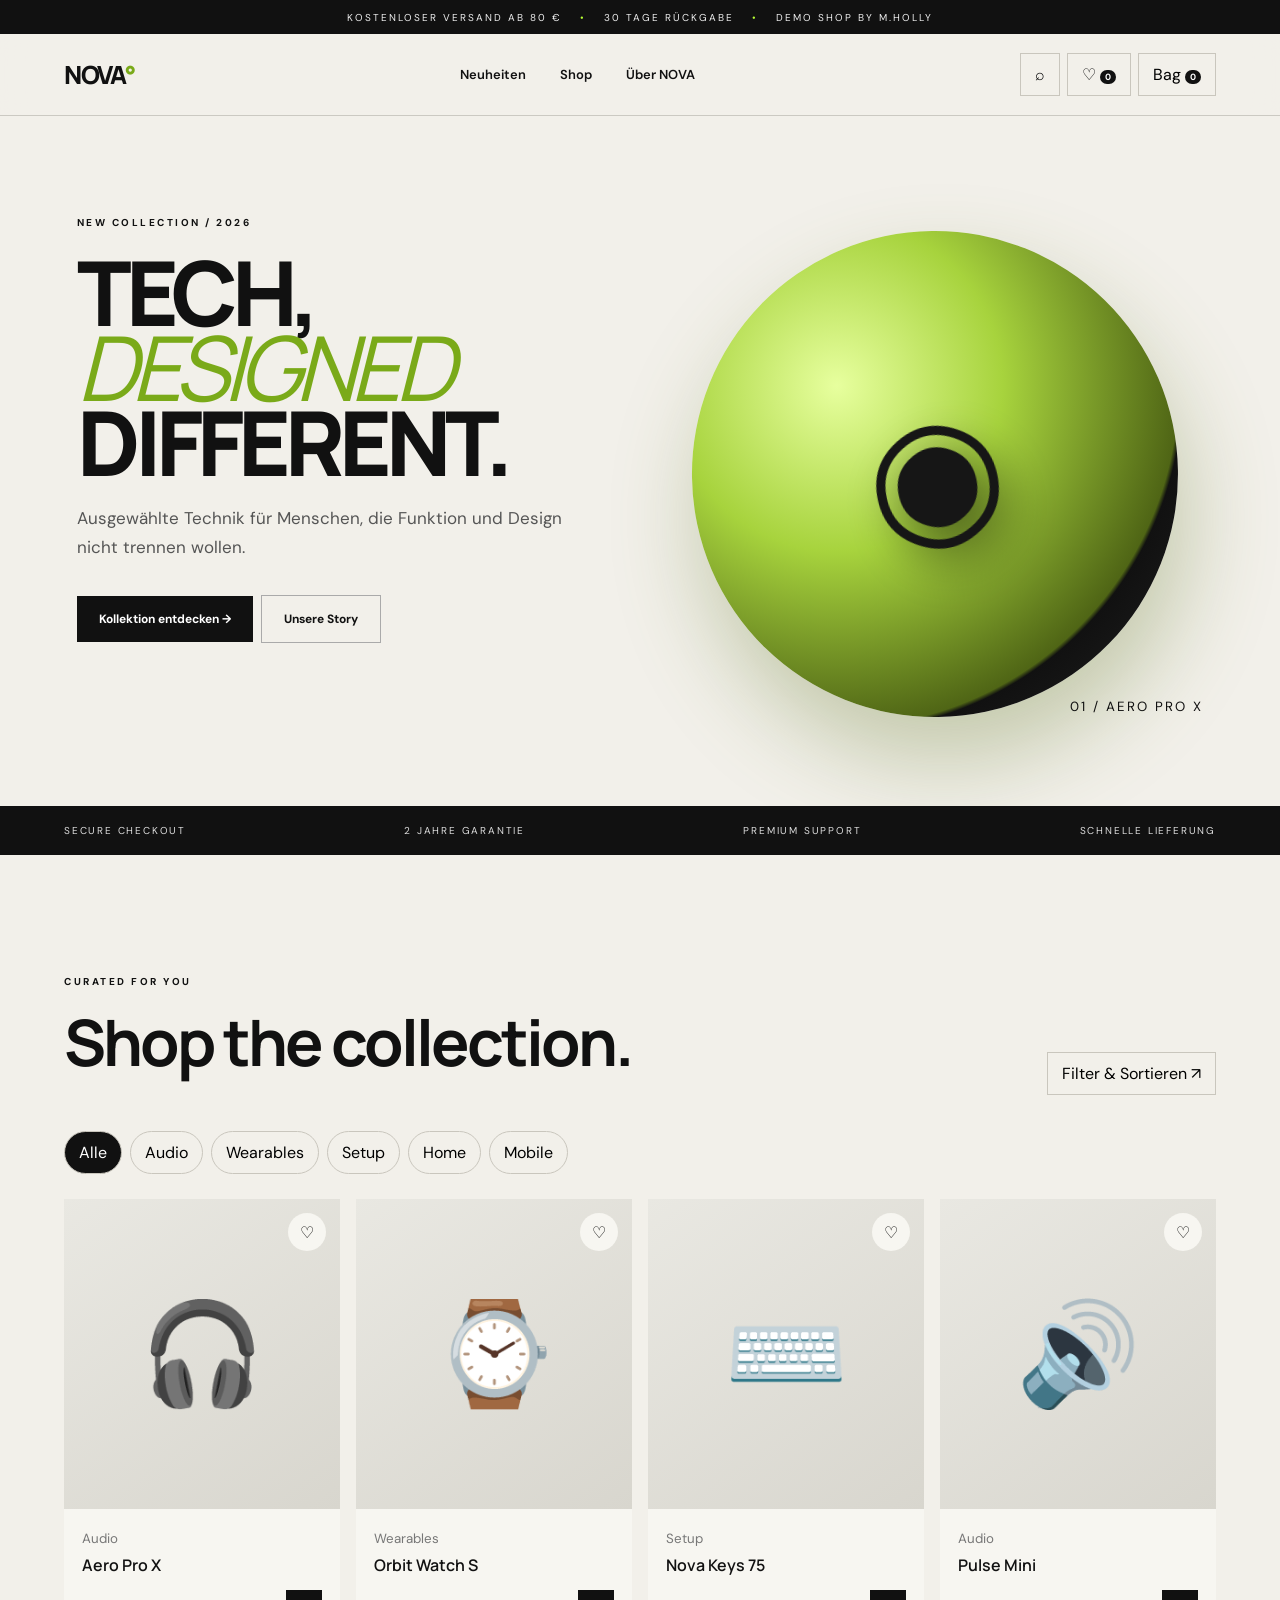
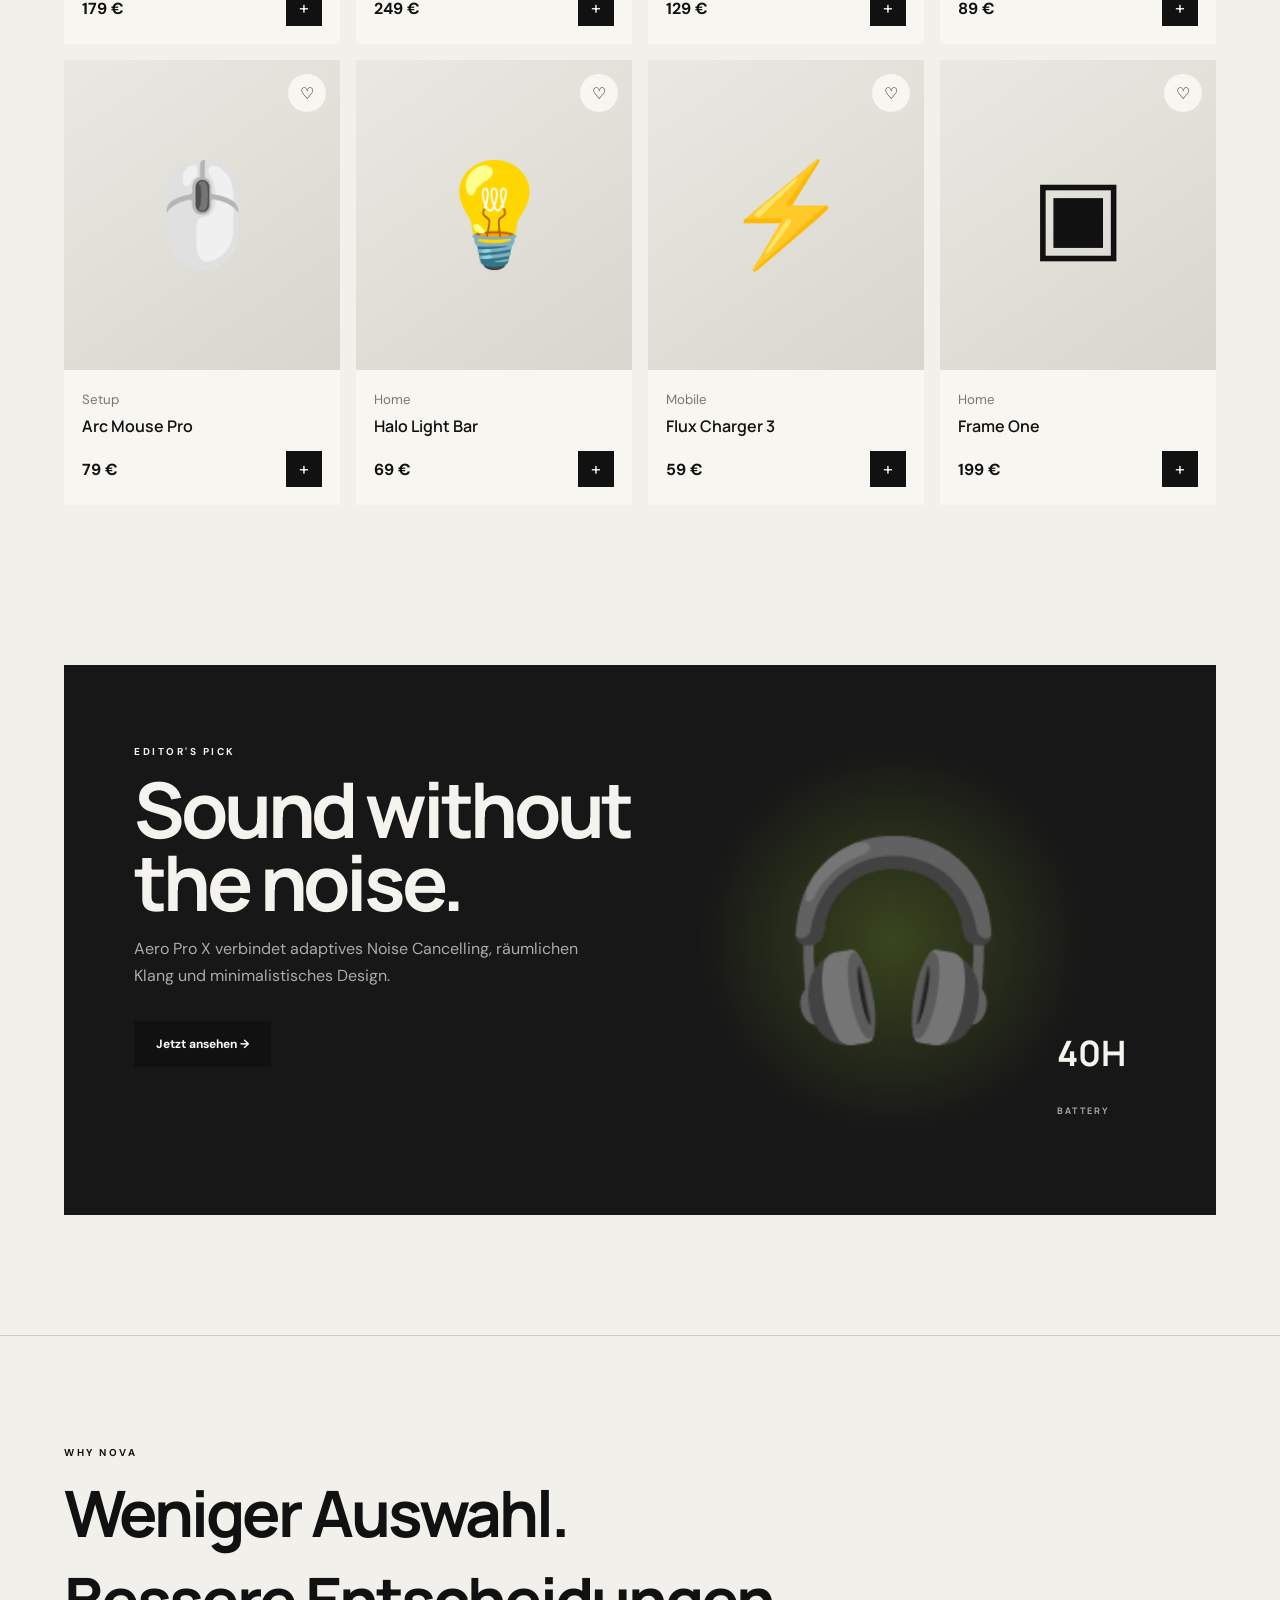
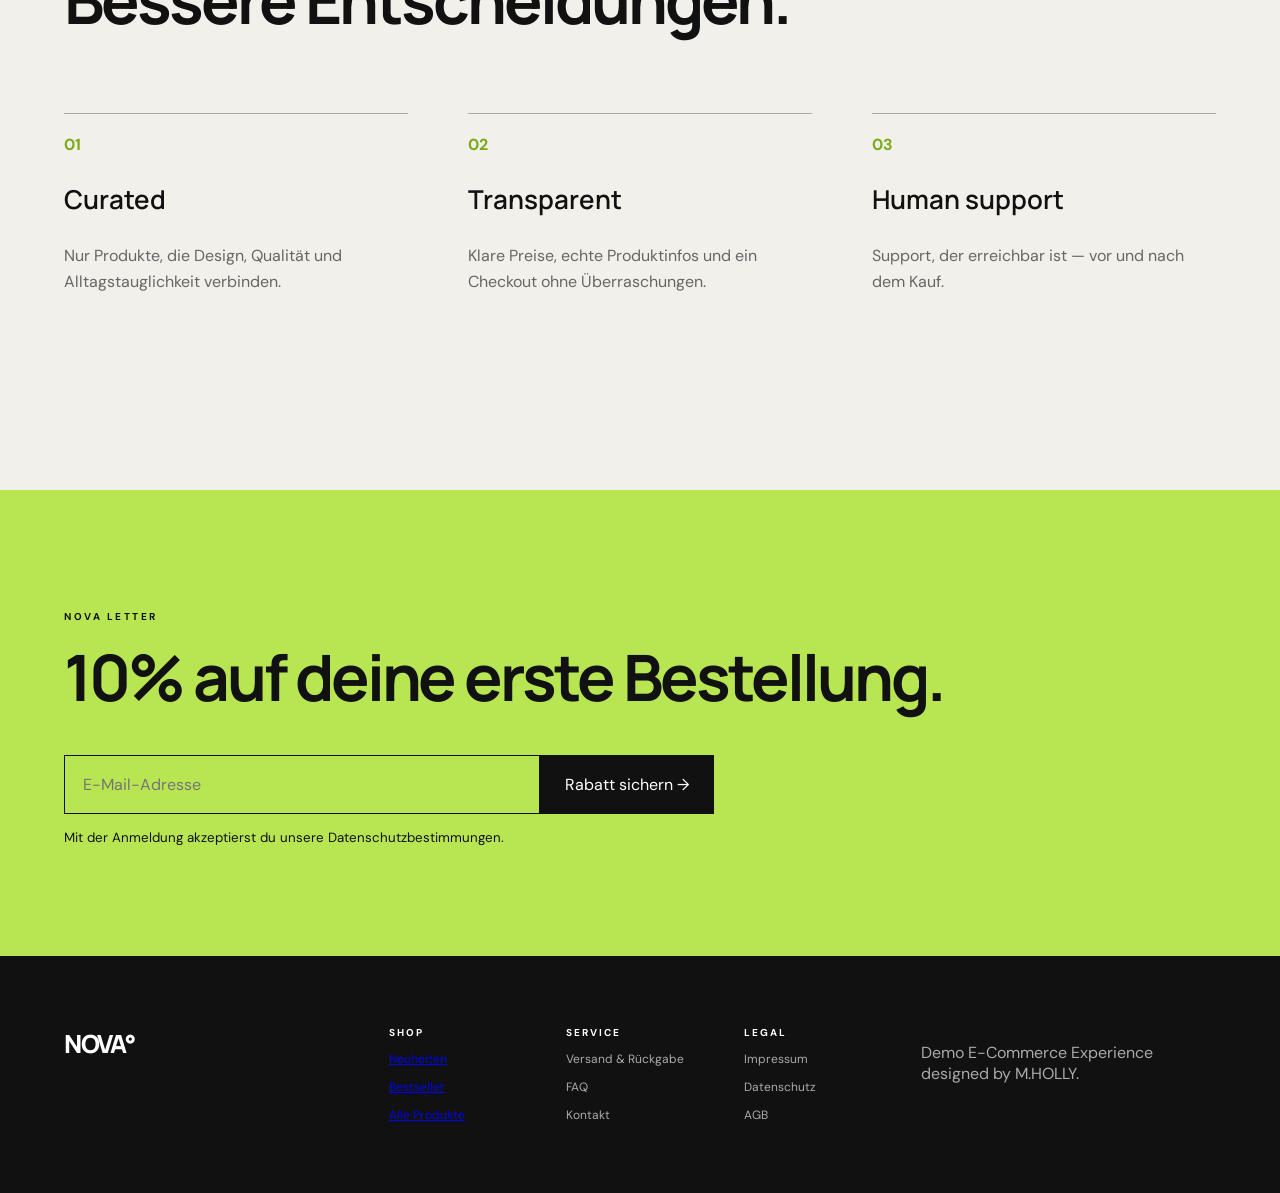
==== index.html @ 3b5d7e54 "Add files via upload" ====
<!doctype html><html lang="de"><head><meta charset="utf-8"><meta name="viewport" content="width=device-width,initial-scale=1"><title>NOVA — Premium Tech Store</title><meta name="description" content="M.HOLLY Demo Onlineshop"><link rel="stylesheet" href="styles.css"></head><body>
<div class="announce">KOSTENLOSER VERSAND AB 80 € <span>•</span> 30 TAGE RÜCKGABE <span>•</span> DEMO SHOP BY M.HOLLY</div>
<header><a class="logo" href="#">NOVA<span>°</span></a><nav><a href="#new">Neuheiten</a><a href="#shop">Shop</a><a href="#story">Über NOVA</a></nav><div class="actions"><button id="searchBtn">⌕</button><button id="wishBtn">♡ <b id="wishCount">0</b></button><button id="cartBtn">Bag <b id="cartCount">0</b></button></div></header>
<main><section class="hero"><div class="heroCopy"><p class="eyebrow">NEW COLLECTION / 2026</p><h1>TECH,<br><i>DESIGNED</i><br>DIFFERENT.</h1><p>Ausgewählte Technik für Menschen, die Funktion und Design nicht trennen wollen.</p><div><a class="primary" href="#shop">Kollektion entdecken →</a><a class="secondary" href="#story">Unsere Story</a></div></div><div class="heroArt"><div class="orb"><span>◉</span></div><small>01 / AERO PRO X</small></div></section>
<section class="trust"><span>SECURE CHECKOUT</span><span>2 JAHRE GARANTIE</span><span>PREMIUM SUPPORT</span><span>SCHNELLE LIEFERUNG</span></section>
<section id="shop" class="shop"><div class="sectionHead"><div><p class="eyebrow">CURATED FOR YOU</p><h2>Shop the collection.</h2></div><button id="filterBtn">Filter & Sortieren ↗</button></div><div class="chips"><button class="active" data-cat="Alle">Alle</button><button data-cat="Audio">Audio</button><button data-cat="Wearables">Wearables</button><button data-cat="Setup">Setup</button><button data-cat="Home">Home</button><button data-cat="Mobile">Mobile</button></div><div id="grid" class="grid"></div></section>
<section id="new" class="feature"><div><p class="eyebrow">EDITOR'S PICK</p><h2>Sound without<br>the noise.</h2><p>Aero Pro X verbindet adaptives Noise Cancelling, räumlichen Klang und minimalistisches Design.</p><button class="primary quick" data-name="Aero Pro X">Jetzt ansehen →</button></div><div class="bigProduct">🎧<span>40H<br><small>BATTERY</small></span></div></section>
<section id="story" class="story"><p class="eyebrow">WHY NOVA</p><h2>Weniger Auswahl.<br>Bessere Entscheidungen.</h2><div class="storyGrid"><article><b>01</b><h3>Curated</h3><p>Nur Produkte, die Design, Qualität und Alltagstauglichkeit verbinden.</p></article><article><b>02</b><h3>Transparent</h3><p>Klare Preise, echte Produktinfos und ein Checkout ohne Überraschungen.</p></article><article><b>03</b><h3>Human support</h3><p>Support, der erreichbar ist — vor und nach dem Kauf.</p></article></div></section>
<section class="newsletter"><p class="eyebrow">NOVA LETTER</p><h2>10% auf deine erste Bestellung.</h2><form id="news"><input required type="email" placeholder="E-Mail-Adresse"><button>Rabatt sichern →</button></form><small>Mit der Anmeldung akzeptierst du unsere Datenschutzbestimmungen.</small></section></main>
<footer><a class="logo">NOVA°</a><div><b>SHOP</b><a href="#shop">Neuheiten</a><a href="#shop">Bestseller</a><a href="#shop">Alle Produkte</a></div><div><b>SERVICE</b><a>Versand & Rückgabe</a><a>FAQ</a><a>Kontakt</a></div><div><b>LEGAL</b><a>Impressum</a><a>Datenschutz</a><a>AGB</a></div><p>Demo E-Commerce Experience<br>designed by M.HOLLY.</p></footer>
<div id="overlay" class="overlay hidden"></div><aside id="cart" class="drawer"><div class="drawerHead"><h2>Dein Warenkorb</h2><button class="close">×</button></div><div id="cartItems"></div><div class="cartFoot"><div><span>Zwischensumme</span><strong id="total">0 €</strong></div><button id="checkout" class="primary full">Zur Kasse →</button><small>Demo-Shop — es wird keine echte Zahlung ausgeführt.</small></div></aside>
<div id="modal" class="modal hidden"><button class="modalClose">×</button><div id="modalBody"></div></div>
<script src="script.js"></script></body></html>
---- styles.css ----
@import url('https://fonts.googleapis.com/css2?family=DM+Sans:wght@400;500;600;700&family=Manrope:wght@400;500;600;700;800&display=swap');*{box-sizing:border-box}html{scroll-behavior:smooth}body{margin:0;background:#f2f0ea;color:#111;font-family:'DM Sans',sans-serif}button,a{font:inherit}button{cursor:pointer}.announce{height:34px;background:#111;color:#eee;display:flex;align-items:center;justify-content:center;gap:18px;font-size:10px;letter-spacing:2px}.announce span{color:#b7ff32}header{height:82px;padding:0 5vw;display:flex;align-items:center;justify-content:space-between;border-bottom:1px solid #cbc9c2;position:sticky;top:0;background:rgba(242,240,234,.94);backdrop-filter:blur(15px);z-index:20}.logo{font:800 25px Manrope;text-decoration:none;color:#111;letter-spacing:-1.5px}.logo span{color:#7aaa19}nav{display:flex;gap:34px}nav a{color:#111;text-decoration:none;font-size:13px;font-weight:600}.actions{display:flex;gap:7px}.actions button,#filterBtn,.chips button{border:1px solid #c9c6bd;background:transparent;padding:10px 14px}.actions b{background:#111;color:white;border-radius:99px;padding:1px 5px;font-size:9px}.hero{min-height:690px;display:grid;grid-template-columns:1.05fr .95fr;padding:7vw 6vw 5vw;overflow:hidden}.eyebrow{font-size:10px;letter-spacing:2.5px;font-weight:700}.hero h1{font:800 clamp(56px,7vw,108px)/.84 Manrope;margin:25px 0;letter-spacing:-6px}.hero h1 i{font-weight:400;color:#7aaa19}.heroCopy>p:not(.eyebrow){max-width:520px;color:#555;font-size:17px;line-height:1.7}.primary,.secondary{display:inline-block;border:0;text-decoration:none;padding:15px 22px;margin:16px 8px 0 0;font-weight:700;font-size:12px}.primary{background:#111;color:white}.secondary{color:#111;border:1px solid #aaa}.heroArt{position:relative;display:grid;place-items:center}.orb{width:min(38vw,500px);aspect-ratio:1;border-radius:50%;background:radial-gradient(circle at 34% 28%,#e7ff9e,#a7d33d 35%,#4f6515 72%,#111 73%,#222);box-shadow:0 45px 90px #657a2e55;display:grid;place-items:center;transform:rotate(-12deg)}.orb span{font-size:160px;color:#161616;filter:drop-shadow(10px 20px 20px #0007)}.heroArt small{position:absolute;bottom:5%;right:0;letter-spacing:2px}.trust{background:#111;color:#ddd;padding:18px 5vw;display:flex;justify-content:space-between;font-size:10px;letter-spacing:1.8px}.shop{padding:110px 5vw}.sectionHead{display:flex;align-items:end;justify-content:space-between}.sectionHead h2,.story h2,.newsletter h2{font:700 clamp(38px,5vw,70px) Manrope;letter-spacing:-3px;margin:10px 0}.chips{display:flex;gap:8px;margin:36px 0 25px;overflow:auto}.chips button{border-radius:30px;white-space:nowrap}.chips .active{background:#111;color:#fff}.grid{display:grid;grid-template-columns:repeat(4,1fr);gap:16px}.card{background:#e8e6df;position:relative}.visual{height:310px;display:grid;place-items:center;font-size:100px;background:linear-gradient(145deg,#e9e8e2,#d8d6ce);transition:.35s}.card:hover .visual{transform:scale(.985);background:#dddbd2}.heart{position:absolute;right:14px;top:14px;border:0;background:#f7f6f1;border-radius:50%;width:38px;height:38px;z-index:2}.info{padding:18px;background:#f7f6f1}.info small{color:#777}.info h3{margin:6px 0 14px;font:600 16px Manrope}.priceRow{display:flex;align-items:center;justify-content:space-between}.add{border:0;background:#111;color:white;width:36px;height:36px;font-size:18px}.feature{margin:50px 5vw 120px;background:#171717;color:#f5f3ed;min-height:550px;display:grid;grid-template-columns:1fr 1fr;padding:70px}.feature h2{font:700 clamp(48px,6vw,84px)/.95 Manrope;letter-spacing:-4px;margin:15px 0}.feature>div>p:not(.eyebrow){color:#aaa;max-width:460px;line-height:1.7}.bigProduct{display:grid;place-items:center;font-size:190px;position:relative;background:radial-gradient(circle,#39451e,#171717 60%)}.bigProduct span{position:absolute;right:20px;bottom:20px;font:700 35px Manrope}.bigProduct small{font-size:9px;letter-spacing:2px;color:#aaa}.story{padding:100px 5vw;border-top:1px solid #ccc}.storyGrid{display:grid;grid-template-columns:repeat(3,1fr);gap:60px;margin-top:70px}.storyGrid article{border-top:1px solid #aaa;padding-top:20px}.storyGrid article>b{color:#7aaa19}.storyGrid h3{font:600 26px Manrope}.storyGrid p{color:#666;line-height:1.6}.newsletter{margin-top:80px;padding:110px 5vw;background:#b8e653}.newsletter form{display:flex;max-width:650px;margin-top:35px}.newsletter input{flex:1;padding:18px;border:1px solid #111;background:transparent;font:inherit}.newsletter button{background:#111;color:#fff;border:0;padding:0 25px}.newsletter small{display:block;margin-top:15px}footer{background:#111;color:#aaa;padding:70px 5vw;display:grid;grid-template-columns:2fr 1fr 1fr 1fr 2fr;gap:30px}footer .logo{color:white}footer div{display:flex;flex-direction:column;gap:12px}footer b{color:white;font-size:10px;letter-spacing:2px}footer a{font-size:12px}.overlay{position:fixed;inset:0;background:#0008;z-index:40}.hidden{display:none!important}.drawer{position:fixed;z-index:50;right:-470px;top:0;height:100vh;width:min(440px,100%);background:#f5f3ed;padding:28px;transition:.35s;display:flex;flex-direction:column}.drawer.open{right:0}.drawerHead{display:flex;justify-content:space-between;align-items:center;border-bottom:1px solid #ccc}.close,.modalClose{font-size:30px;border:0;background:none}.cartItem{display:grid;grid-template-columns:60px 1fr auto;gap:12px;padding:18px 0;border-bottom:1px solid #ddd;align-items:center}.cartIcon{background:#e3e1d9;padding:12px;font-size:28px;text-align:center}.cartItem small{display:block;color:#777}.cartItem button{border:0;background:none}.cartFoot{margin-top:auto}.cartFoot>div{display:flex;justify-content:space-between;font-size:18px;margin:20px 0}.full{width:100%;margin:0}.cartFoot small{display:block;text-align:center;color:#777;margin-top:12px}.modal{position:fixed;z-index:60;left:50%;top:50%;transform:translate(-50%,-50%);background:#f5f3ed;width:min(650px,92%);padding:35px;box-shadow:0 30px 100px #0008}.modalClose{position:absolute;right:18px;top:12px}.modalProduct{text-align:center}.modalProduct .emoji{font-size:140px;background:#e4e2da;padding:45px}.modalProduct h2{font:700 35px Manrope;margin-bottom:5px}.searchInput{width:100%;padding:18px;border:1px solid #aaa;background:transparent;font-size:18px;margin:25px 0}.checkoutSteps{display:grid;gap:12px;margin-top:25px}.checkoutSteps input{padding:14px;border:1px solid #bbb;background:transparent}.success{text-align:center;padding:40px 0}.success b{font-size:60px;color:#7aaa19}@media(max-width:850px){header nav{display:none}.hero{grid-template-columns:1fr;padding-top:70px}.heroArt{margin-top:60px}.orb{width:75vw}.grid{grid-template-columns:repeat(2,1fr)}.feature{grid-template-columns:1fr;padding:35px}.bigProduct{min-height:350px;margin-top:35px}.storyGrid{grid-template-columns:1fr;gap:20px}footer{grid-template-columns:1fr 1fr}.hero h1{letter-spacing:-4px}}@media(max-width:520px){.announce{font-size:7px;gap:6px}.hero{padding:55px 20px}.hero h1{font-size:52px}.grid{grid-template-columns:1fr}.shop{padding:75px 20px}.sectionHead{align-items:start;gap:20px}.sectionHead #filterBtn{display:none}.visual{height:330px}.feature{margin:20px 0 70px}.newsletter form{display:block}.newsletter button{padding:18px;width:100%}footer{grid-template-columns:1fr 1fr}.trust{overflow:auto;gap:30px}.trust span{white-space:nowrap}}
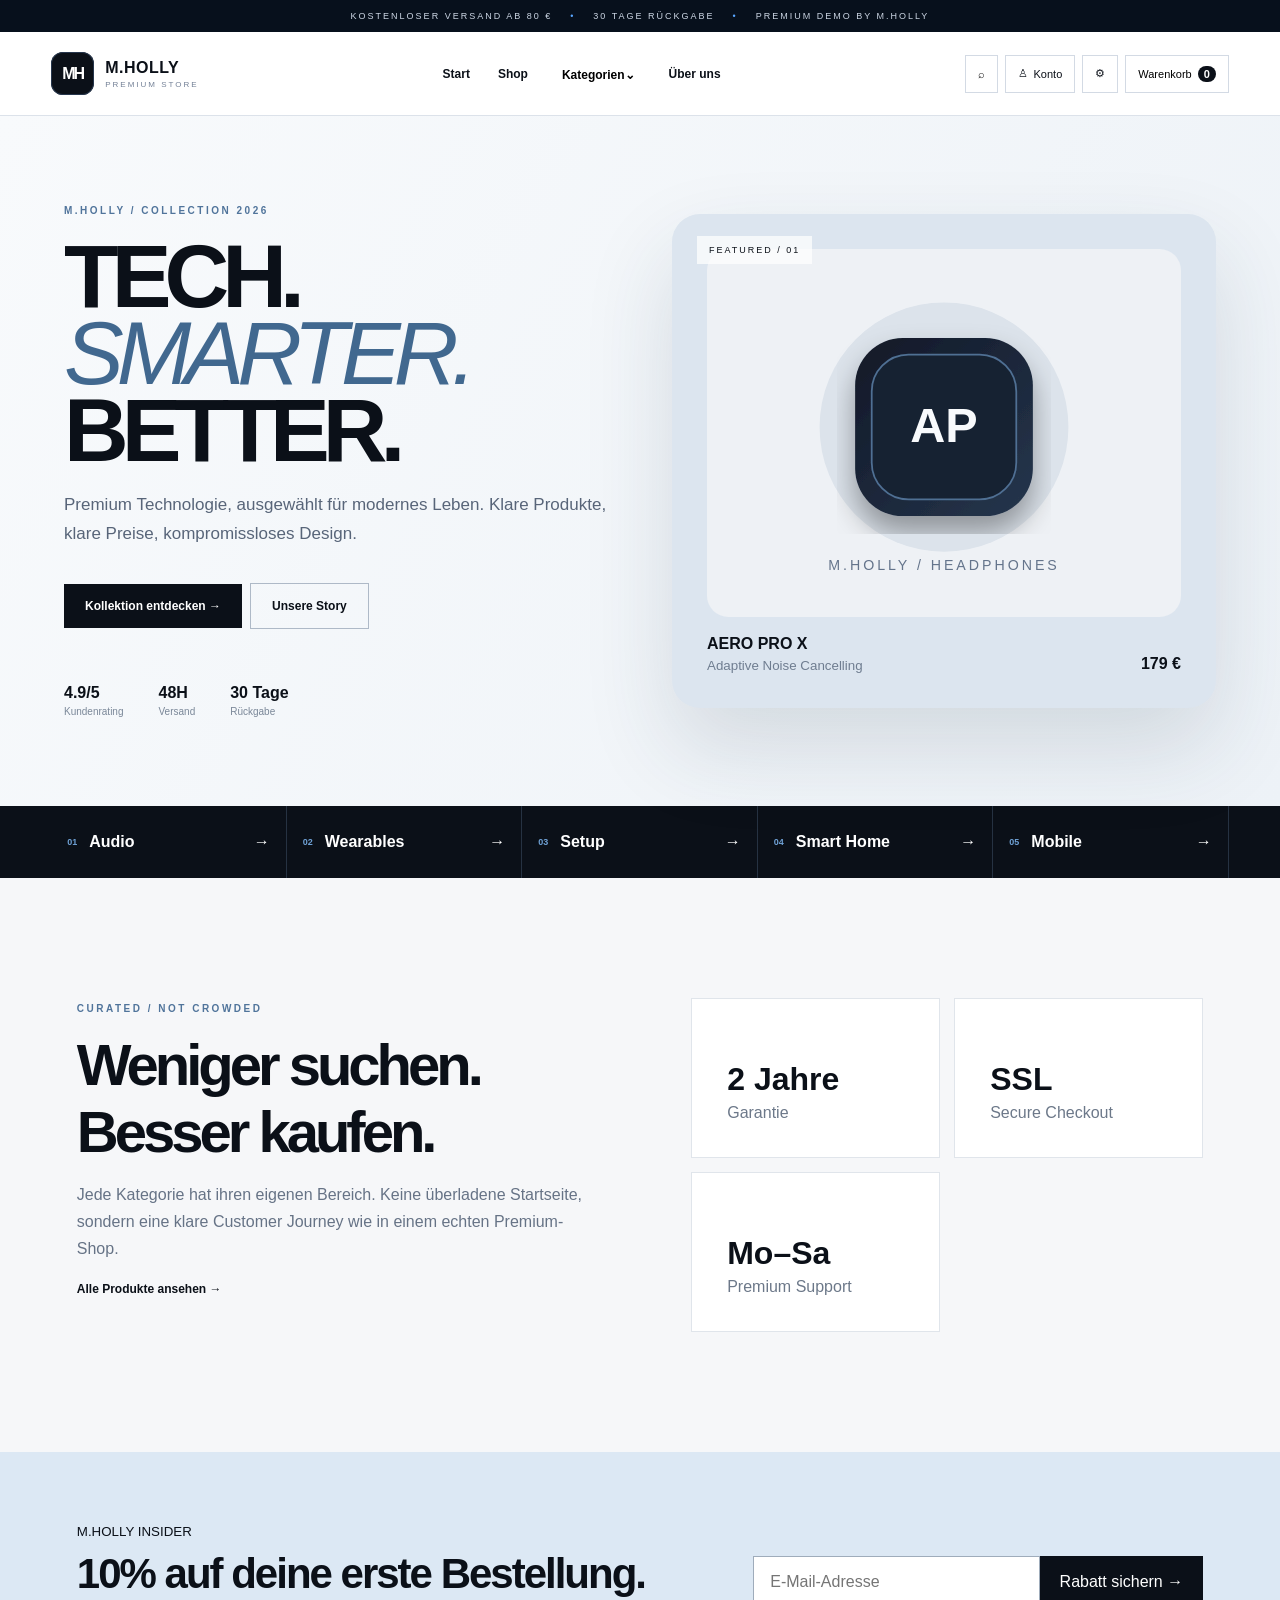
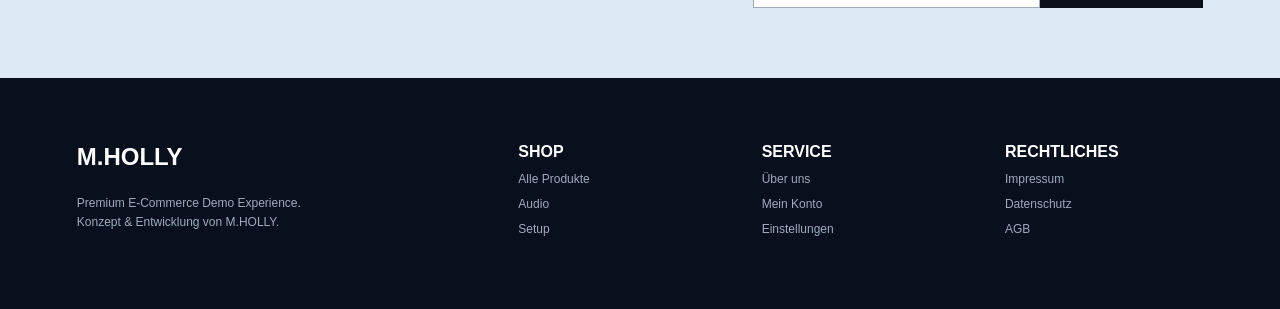
==== commit 3b48a619: "Add files via upload" ====
--- a/index.html
+++ b/index.html
@@ -1,13 +1 @@
-<!doctype html><html lang="de"><head><meta charset="utf-8"><meta name="viewport" content="width=device-width,initial-scale=1"><title>NOVA — Premium Tech Store</title><meta name="description" content="M.HOLLY Demo Onlineshop"><link rel="stylesheet" href="styles.css"></head><body>
-<div class="announce">KOSTENLOSER VERSAND AB 80 € <span>•</span> 30 TAGE RÜCKGABE <span>•</span> DEMO SHOP BY M.HOLLY</div>
-<header><a class="logo" href="#">NOVA<span>°</span></a><nav><a href="#new">Neuheiten</a><a href="#shop">Shop</a><a href="#story">Über NOVA</a></nav><div class="actions"><button id="searchBtn">⌕</button><button id="wishBtn">♡ <b id="wishCount">0</b></button><button id="cartBtn">Bag <b id="cartCount">0</b></button></div></header>
-<main><section class="hero"><div class="heroCopy"><p class="eyebrow">NEW COLLECTION / 2026</p><h1>TECH,<br><i>DESIGNED</i><br>DIFFERENT.</h1><p>Ausgewählte Technik für Menschen, die Funktion und Design nicht trennen wollen.</p><div><a class="primary" href="#shop">Kollektion entdecken →</a><a class="secondary" href="#story">Unsere Story</a></div></div><div class="heroArt"><div class="orb"><span>◉</span></div><small>01 / AERO PRO X</small></div></section>
-<section class="trust"><span>SECURE CHECKOUT</span><span>2 JAHRE GARANTIE</span><span>PREMIUM SUPPORT</span><span>SCHNELLE LIEFERUNG</span></section>
-<section id="shop" class="shop"><div class="sectionHead"><div><p class="eyebrow">CURATED FOR YOU</p><h2>Shop the collection.</h2></div><button id="filterBtn">Filter & Sortieren ↗</button></div><div class="chips"><button class="active" data-cat="Alle">Alle</button><button data-cat="Audio">Audio</button><button data-cat="Wearables">Wearables</button><button data-cat="Setup">Setup</button><button data-cat="Home">Home</button><button data-cat="Mobile">Mobile</button></div><div id="grid" class="grid"></div></section>
-<section id="new" class="feature"><div><p class="eyebrow">EDITOR'S PICK</p><h2>Sound without<br>the noise.</h2><p>Aero Pro X verbindet adaptives Noise Cancelling, räumlichen Klang und minimalistisches Design.</p><button class="primary quick" data-name="Aero Pro X">Jetzt ansehen →</button></div><div class="bigProduct">🎧<span>40H<br><small>BATTERY</small></span></div></section>
-<section id="story" class="story"><p class="eyebrow">WHY NOVA</p><h2>Weniger Auswahl.<br>Bessere Entscheidungen.</h2><div class="storyGrid"><article><b>01</b><h3>Curated</h3><p>Nur Produkte, die Design, Qualität und Alltagstauglichkeit verbinden.</p></article><article><b>02</b><h3>Transparent</h3><p>Klare Preise, echte Produktinfos und ein Checkout ohne Überraschungen.</p></article><article><b>03</b><h3>Human support</h3><p>Support, der erreichbar ist — vor und nach dem Kauf.</p></article></div></section>
-<section class="newsletter"><p class="eyebrow">NOVA LETTER</p><h2>10% auf deine erste Bestellung.</h2><form id="news"><input required type="email" placeholder="E-Mail-Adresse"><button>Rabatt sichern →</button></form><small>Mit der Anmeldung akzeptierst du unsere Datenschutzbestimmungen.</small></section></main>
-<footer><a class="logo">NOVA°</a><div><b>SHOP</b><a href="#shop">Neuheiten</a><a href="#shop">Bestseller</a><a href="#shop">Alle Produkte</a></div><div><b>SERVICE</b><a>Versand & Rückgabe</a><a>FAQ</a><a>Kontakt</a></div><div><b>LEGAL</b><a>Impressum</a><a>Datenschutz</a><a>AGB</a></div><p>Demo E-Commerce Experience<br>designed by M.HOLLY.</p></footer>
-<div id="overlay" class="overlay hidden"></div><aside id="cart" class="drawer"><div class="drawerHead"><h2>Dein Warenkorb</h2><button class="close">×</button></div><div id="cartItems"></div><div class="cartFoot"><div><span>Zwischensumme</span><strong id="total">0 €</strong></div><button id="checkout" class="primary full">Zur Kasse →</button><small>Demo-Shop — es wird keine echte Zahlung ausgeführt.</small></div></aside>
-<div id="modal" class="modal hidden"><button class="modalClose">×</button><div id="modalBody"></div></div>
-<script src="script.js"></script></body></html>+<!doctype html><html lang="de"><head><meta charset="utf-8"><meta name="viewport" content="width=device-width,initial-scale=1"><title>Start | M.HOLLY Store</title><meta name="description" content="Premium Demo Onlineshop von M.HOLLY"><link rel="stylesheet" href="styles.css"></head><body><div class="topbar">KOSTENLOSER VERSAND AB 80 € <span>•</span> 30 TAGE RÜCKGABE <span>•</span> PREMIUM DEMO BY M.HOLLY</div><header><a class="brand" href="index.html"><span class="mh">MH</span><span><b>M.HOLLY</b><small>PREMIUM STORE</small></span></a><nav><a href="index.html">Start</a><a href="shop.html">Shop</a><div class="drop"><button>Kategorien⌄</button><div><a href="category.html?cat=Audio">Audio</a><a href="category.html?cat=Wearables">Wearables</a><a href="category.html?cat=Setup">Setup</a><a href="category.html?cat=Smart%20Home">Smart Home</a><a href="category.html?cat=Mobile">Mobile</a></div></div><a href="about.html">Über uns</a></nav><div class="tools"><button data-search aria-label="Suche">⌕</button><a href="account.html" aria-label="Konto">♙ <span>Konto</span></a><a href="settings.html" aria-label="Einstellungen">⚙</a><button data-cart>Warenkorb <b data-count>0</b></button></div><button class="hamb">☰</button></header><main><section class="hero"><div class="hero-copy"><div class="kicker">M.HOLLY / COLLECTION 2026</div><h1>TECH.<br><em>SMARTER.</em><br>BETTER.</h1><p>Premium Technologie, ausgewählt für modernes Leben. Klare Produkte, klare Preise, kompromissloses Design.</p><div><a class="btn" href="shop.html">Kollektion entdecken →</a><a class="ghost" href="about.html">Unsere Story</a></div><div class="hero-stats"><span><b>4.9/5</b><small>Kundenrating</small></span><span><b>48H</b><small>Versand</small></span><span><b>30 Tage</b><small>Rückgabe</small></span></div></div><div class="hero-product"><div class="glass-label">FEATURED / 01</div><img src="assets/headphones.svg" alt="Aero Pro X"><div class="hero-product-info"><span>AERO PRO X<small>Adaptive Noise Cancelling</small></span><b>179 €</b></div></div></section><section class="catstrip"><a href="category.html?cat=Audio"><b>01</b><span>Audio</span>→</a><a href="category.html?cat=Wearables"><b>02</b><span>Wearables</span>→</a><a href="category.html?cat=Setup"><b>03</b><span>Setup</span>→</a><a href="category.html?cat=Smart%20Home"><b>04</b><span>Smart Home</span>→</a><a href="category.html?cat=Mobile"><b>05</b><span>Mobile</span>→</a></section><section class="home-feature"><div><small>CURATED / NOT CROWDED</small><h2>Weniger suchen.<br>Besser kaufen.</h2><p>Jede Kategorie hat ihren eigenen Bereich. Keine überladene Startseite, sondern eine klare Customer Journey wie in einem echten Premium-Shop.</p><a class="textlink" href="shop.html">Alle Produkte ansehen →</a></div><div class="feature-cards"><article><b>2 Jahre</b><span>Garantie</span></article><article><b>SSL</b><span>Secure Checkout</span></article><article><b>Mo–Sa</b><span>Premium Support</span></article></div></section></main><section class="newsletter"><div><small>M.HOLLY INSIDER</small><h2>10% auf deine erste Bestellung.</h2></div><form data-news><input type="email" required placeholder="E-Mail-Adresse"><button>Rabatt sichern →</button></form></section><footer><div class="footbrand"><b>M.HOLLY</b><p>Premium E-Commerce Demo Experience.<br>Konzept & Entwicklung von M.HOLLY.</p></div><div><b>SHOP</b><a href="shop.html">Alle Produkte</a><a href="category.html?cat=Audio">Audio</a><a href="category.html?cat=Setup">Setup</a></div><div><b>SERVICE</b><a href="about.html">Über uns</a><a href="account.html">Mein Konto</a><a href="settings.html">Einstellungen</a></div><div><b>RECHTLICHES</b><a href="#">Impressum</a><a href="#">Datenschutz</a><a href="#">AGB</a></div></footer><div class="shade" data-shade></div><aside class="cart" data-drawer><div class="drawer-head"><h2>Warenkorb</h2><button data-close>×</button></div><div data-cart-items></div><div class="cart-bottom"><div><span>Gesamt</span><strong data-total>0 €</strong></div><button class="btn wide" data-checkout>Zur Kasse →</button><small>Demo-Shop – keine echte Zahlung.</small></div></aside><div class="modal" data-modal><button data-modal-close>×</button><div data-modal-body></div></div><script src="products.js"></script><script src="script.js"></script></body></html>
--- a/styles.css
+++ b/styles.css
@@ -1 +1 @@
-@import url('https://fonts.googleapis.com/css2?family=DM+Sans:wght@400;500;600;700&family=Manrope:wght@400;500;600;700;800&display=swap');*{box-sizing:border-box}html{scroll-behavior:smooth}body{margin:0;background:#f2f0ea;color:#111;font-family:'DM Sans',sans-serif}button,a{font:inherit}button{cursor:pointer}.announce{height:34px;background:#111;color:#eee;display:flex;align-items:center;justify-content:center;gap:18px;font-size:10px;letter-spacing:2px}.announce span{color:#b7ff32}header{height:82px;padding:0 5vw;display:flex;align-items:center;justify-content:space-between;border-bottom:1px solid #cbc9c2;position:sticky;top:0;background:rgba(242,240,234,.94);backdrop-filter:blur(15px);z-index:20}.logo{font:800 25px Manrope;text-decoration:none;color:#111;letter-spacing:-1.5px}.logo span{color:#7aaa19}nav{display:flex;gap:34px}nav a{color:#111;text-decoration:none;font-size:13px;font-weight:600}.actions{display:flex;gap:7px}.actions button,#filterBtn,.chips button{border:1px solid #c9c6bd;background:transparent;padding:10px 14px}.actions b{background:#111;color:white;border-radius:99px;padding:1px 5px;font-size:9px}.hero{min-height:690px;display:grid;grid-template-columns:1.05fr .95fr;padding:7vw 6vw 5vw;overflow:hidden}.eyebrow{font-size:10px;letter-spacing:2.5px;font-weight:700}.hero h1{font:800 clamp(56px,7vw,108px)/.84 Manrope;margin:25px 0;letter-spacing:-6px}.hero h1 i{font-weight:400;color:#7aaa19}.heroCopy>p:not(.eyebrow){max-width:520px;color:#555;font-size:17px;line-height:1.7}.primary,.secondary{display:inline-block;border:0;text-decoration:none;padding:15px 22px;margin:16px 8px 0 0;font-weight:700;font-size:12px}.primary{background:#111;color:white}.secondary{color:#111;border:1px solid #aaa}.heroArt{position:relative;display:grid;place-items:center}.orb{width:min(38vw,500px);aspect-ratio:1;border-radius:50%;background:radial-gradient(circle at 34% 28%,#e7ff9e,#a7d33d 35%,#4f6515 72%,#111 73%,#222);box-shadow:0 45px 90px #657a2e55;display:grid;place-items:center;transform:rotate(-12deg)}.orb span{font-size:160px;color:#161616;filter:drop-shadow(10px 20px 20px #0007)}.heroArt small{position:absolute;bottom:5%;right:0;letter-spacing:2px}.trust{background:#111;color:#ddd;padding:18px 5vw;display:flex;justify-content:space-between;font-size:10px;letter-spacing:1.8px}.shop{padding:110px 5vw}.sectionHead{display:flex;align-items:end;justify-content:space-between}.sectionHead h2,.story h2,.newsletter h2{font:700 clamp(38px,5vw,70px) Manrope;letter-spacing:-3px;margin:10px 0}.chips{display:flex;gap:8px;margin:36px 0 25px;overflow:auto}.chips button{border-radius:30px;white-space:nowrap}.chips .active{background:#111;color:#fff}.grid{display:grid;grid-template-columns:repeat(4,1fr);gap:16px}.card{background:#e8e6df;position:relative}.visual{height:310px;display:grid;place-items:center;font-size:100px;background:linear-gradient(145deg,#e9e8e2,#d8d6ce);transition:.35s}.card:hover .visual{transform:scale(.985);background:#dddbd2}.heart{position:absolute;right:14px;top:14px;border:0;background:#f7f6f1;border-radius:50%;width:38px;height:38px;z-index:2}.info{padding:18px;background:#f7f6f1}.info small{color:#777}.info h3{margin:6px 0 14px;font:600 16px Manrope}.priceRow{display:flex;align-items:center;justify-content:space-between}.add{border:0;background:#111;color:white;width:36px;height:36px;font-size:18px}.feature{margin:50px 5vw 120px;background:#171717;color:#f5f3ed;min-height:550px;display:grid;grid-template-columns:1fr 1fr;padding:70px}.feature h2{font:700 clamp(48px,6vw,84px)/.95 Manrope;letter-spacing:-4px;margin:15px 0}.feature>div>p:not(.eyebrow){color:#aaa;max-width:460px;line-height:1.7}.bigProduct{display:grid;place-items:center;font-size:190px;position:relative;background:radial-gradient(circle,#39451e,#171717 60%)}.bigProduct span{position:absolute;right:20px;bottom:20px;font:700 35px Manrope}.bigProduct small{font-size:9px;letter-spacing:2px;color:#aaa}.story{padding:100px 5vw;border-top:1px solid #ccc}.storyGrid{display:grid;grid-template-columns:repeat(3,1fr);gap:60px;margin-top:70px}.storyGrid article{border-top:1px solid #aaa;padding-top:20px}.storyGrid article>b{color:#7aaa19}.storyGrid h3{font:600 26px Manrope}.storyGrid p{color:#666;line-height:1.6}.newsletter{margin-top:80px;padding:110px 5vw;background:#b8e653}.newsletter form{display:flex;max-width:650px;margin-top:35px}.newsletter input{flex:1;padding:18px;border:1px solid #111;background:transparent;font:inherit}.newsletter button{background:#111;color:#fff;border:0;padding:0 25px}.newsletter small{display:block;margin-top:15px}footer{background:#111;color:#aaa;padding:70px 5vw;display:grid;grid-template-columns:2fr 1fr 1fr 1fr 2fr;gap:30px}footer .logo{color:white}footer div{display:flex;flex-direction:column;gap:12px}footer b{color:white;font-size:10px;letter-spacing:2px}footer a{font-size:12px}.overlay{position:fixed;inset:0;background:#0008;z-index:40}.hidden{display:none!important}.drawer{position:fixed;z-index:50;right:-470px;top:0;height:100vh;width:min(440px,100%);background:#f5f3ed;padding:28px;transition:.35s;display:flex;flex-direction:column}.drawer.open{right:0}.drawerHead{display:flex;justify-content:space-between;align-items:center;border-bottom:1px solid #ccc}.close,.modalClose{font-size:30px;border:0;background:none}.cartItem{display:grid;grid-template-columns:60px 1fr auto;gap:12px;padding:18px 0;border-bottom:1px solid #ddd;align-items:center}.cartIcon{background:#e3e1d9;padding:12px;font-size:28px;text-align:center}.cartItem small{display:block;color:#777}.cartItem button{border:0;background:none}.cartFoot{margin-top:auto}.cartFoot>div{display:flex;justify-content:space-between;font-size:18px;margin:20px 0}.full{width:100%;margin:0}.cartFoot small{display:block;text-align:center;color:#777;margin-top:12px}.modal{position:fixed;z-index:60;left:50%;top:50%;transform:translate(-50%,-50%);background:#f5f3ed;width:min(650px,92%);padding:35px;box-shadow:0 30px 100px #0008}.modalClose{position:absolute;right:18px;top:12px}.modalProduct{text-align:center}.modalProduct .emoji{font-size:140px;background:#e4e2da;padding:45px}.modalProduct h2{font:700 35px Manrope;margin-bottom:5px}.searchInput{width:100%;padding:18px;border:1px solid #aaa;background:transparent;font-size:18px;margin:25px 0}.checkoutSteps{display:grid;gap:12px;margin-top:25px}.checkoutSteps input{padding:14px;border:1px solid #bbb;background:transparent}.success{text-align:center;padding:40px 0}.success b{font-size:60px;color:#7aaa19}@media(max-width:850px){header nav{display:none}.hero{grid-template-columns:1fr;padding-top:70px}.heroArt{margin-top:60px}.orb{width:75vw}.grid{grid-template-columns:repeat(2,1fr)}.feature{grid-template-columns:1fr;padding:35px}.bigProduct{min-height:350px;margin-top:35px}.storyGrid{grid-template-columns:1fr;gap:20px}footer{grid-template-columns:1fr 1fr}.hero h1{letter-spacing:-4px}}@media(max-width:520px){.announce{font-size:7px;gap:6px}.hero{padding:55px 20px}.hero h1{font-size:52px}.grid{grid-template-columns:1fr}.shop{padding:75px 20px}.sectionHead{align-items:start;gap:20px}.sectionHead #filterBtn{display:none}.visual{height:330px}.feature{margin:20px 0 70px}.newsletter form{display:block}.newsletter button{padding:18px;width:100%}footer{grid-template-columns:1fr 1fr}.trust{overflow:auto;gap:30px}.trust span{white-space:nowrap}}+*{box-sizing:border-box}html{scroll-behavior:smooth}body{margin:0;background:#f6f7f9;color:#0b1018;font-family:Inter,Arial,sans-serif}body.dark{background:#0b1018;color:#f5f7fa}a{text-decoration:none;color:inherit}button,input,select{font:inherit}.topbar{height:32px;background:#07101c;color:#cdd7e5;display:flex;align-items:center;justify-content:center;gap:18px;font-size:9px;letter-spacing:2px}.topbar span{color:#58a6ff}header{height:84px;padding:0 4vw;display:flex;align-items:center;justify-content:space-between;background:rgba(255,255,255,.92);border-bottom:1px solid #dce2ea;position:sticky;top:0;z-index:30;backdrop-filter:blur(18px)}.brand{display:flex;align-items:center;gap:11px}.mh{width:43px;height:43px;border-radius:12px;background:#0b1018;color:white;display:grid;place-items:center;font-weight:900;letter-spacing:-2px;box-shadow:inset 0 0 0 1px #26364d}.brand b{display:block;letter-spacing:.5px}.brand small{display:block;font-size:8px;letter-spacing:2px;color:#738096;margin-top:3px}nav{display:flex;gap:28px;align-items:center}nav>a,.drop>button{font-size:12px;font-weight:700;border:0;background:none;cursor:pointer}.drop{position:relative}.drop>div{display:none;position:absolute;top:25px;left:-25px;background:white;border:1px solid #dce2ea;padding:12px;width:180px;box-shadow:0 20px 50px #14203322}.drop:hover>div{display:grid}.drop a{padding:10px;font-size:12px}.drop a:hover{background:#eef3f8}.tools{display:flex;align-items:center;gap:7px}.tools button,.tools>a{height:38px;border:1px solid #d3dae4;background:white;padding:0 12px;display:flex;align-items:center;gap:6px;font-size:11px;cursor:pointer}.tools b{background:#0b1018;color:white;border-radius:20px;padding:2px 6px}.hamb{display:none}.hero{min-height:690px;padding:70px 5vw;display:grid;grid-template-columns:1fr 1fr;gap:5vw;background:linear-gradient(120deg,#f8fafc,#edf2f7)}.hero-copy{align-self:center}.kicker,.pagehero small,.home-feature small{font-size:10px;font-weight:800;letter-spacing:2.5px;color:#50749b}.hero h1,.pagehero h1{font-size:clamp(62px,7vw,108px);line-height:.86;letter-spacing:-7px;margin:22px 0;font-weight:900}.hero h1 em{font-weight:300;color:#41688f}.hero-copy>p{max-width:570px;color:#586579;font-size:17px;line-height:1.7}.btn,.ghost{display:inline-block;margin-top:18px;padding:15px 21px;font-size:12px;font-weight:800;border:0;cursor:pointer}.btn{background:#0b1018;color:white}.ghost{border:1px solid #aeb9c7;margin-left:8px}.hero-stats{display:flex;gap:35px;margin-top:55px}.hero-stats span{display:grid}.hero-stats small{color:#7a8798;font-size:10px;margin-top:4px}.hero-product{align-self:center;position:relative;background:#dce5ef;border-radius:28px;padding:35px;box-shadow:0 40px 90px #20365024}.hero-product img{width:100%;display:block}.glass-label{position:absolute;top:22px;left:25px;background:#ffffffb8;padding:9px 12px;font-size:9px;letter-spacing:2px;z-index:2}.hero-product-info{display:flex;justify-content:space-between;align-items:end;margin-top:18px}.hero-product-info span{font-weight:800}.hero-product-info small{display:block;color:#6f7d90;font-weight:400;margin-top:5px}.catstrip{display:grid;grid-template-columns:repeat(5,1fr);background:#0b1018;color:white;padding:0 4vw}.catstrip a{padding:27px 16px;border-right:1px solid #263242;display:grid;grid-template-columns:auto 1fr auto;gap:12px;align-items:center}.catstrip b{font-size:9px;color:#6fa1d5}.catstrip span{font-weight:700}.home-feature{padding:120px 6vw;display:grid;grid-template-columns:1fr 1fr;gap:8vw}.home-feature h2{font-size:58px;letter-spacing:-4px;margin:15px 0}.home-feature p{color:#667386;line-height:1.7;max-width:550px}.textlink{font-weight:800;font-size:12px}.feature-cards{display:grid;grid-template-columns:1fr 1fr;gap:14px}.feature-cards article{background:white;border:1px solid #e0e5eb;padding:35px;min-height:160px;display:flex;flex-direction:column;justify-content:end}.feature-cards b{font-size:32px}.feature-cards span{color:#6c7889;margin-top:6px}.pagehero{padding:100px 6vw 70px;background:#eaf0f6}.pagehero h1{margin-bottom:15px}.pagehero p{color:#667386;font-size:17px}.smallhero{padding-bottom:50px}.shopbar{padding:35px 5vw;display:flex;justify-content:space-between;gap:20px}.filters{display:flex;gap:8px;overflow:auto}.filters button,.shopbar select{border:1px solid #d3dae4;background:white;padding:11px 15px;white-space:nowrap}.filters .active{background:#0b1018;color:white}.product-grid{padding:10px 5vw 110px;display:grid;grid-template-columns:repeat(4,1fr);gap:18px}.catgrid{padding-top:55px}.card{background:white;border:1px solid #e0e5eb;position:relative;transition:.25s}.card:hover{transform:translateY(-4px);box-shadow:0 20px 45px #1b314c14}.card img{width:100%;display:block;background:#edf1f5}.card-info{padding:18px}.card-info small{color:#728095}.card-info h3{margin:7px 0 18px}.price{display:flex;justify-content:space-between;align-items:center}.add{width:38px;height:38px;border:0;background:#0b1018;color:white;font-size:18px;cursor:pointer}.wishlist{position:absolute;right:13px;top:13px;width:38px;height:38px;border-radius:50%;border:0;background:white;z-index:2}.aboutgrid{padding:90px 6vw;display:grid;grid-template-columns:repeat(3,1fr);gap:40px}.aboutgrid article{border-top:1px solid #bac5d1;padding-top:22px}.aboutgrid article>b{color:#527da9}.aboutgrid p{color:#687588;line-height:1.7}.manifest{margin:30px 5vw 100px;background:#0b1018;color:white;padding:80px}.manifest span{letter-spacing:3px;font-size:11px;color:#76a5d5}.manifest h2{font-size:70px;letter-spacing:-5px;margin:20px 0}.account-wrap{min-height:720px;display:grid;grid-template-columns:1fr 1fr}.account-side{background:#0b1018;color:white;padding:100px 8vw}.account-side h1{font-size:70px;letter-spacing:-5px}.account-side p{color:#9ba9ba;line-height:1.7}.account-card{padding:100px 9vw}.tabs{display:flex;border-bottom:1px solid #d8dfe7;margin-bottom:35px}.tabs button{border:0;background:none;padding:15px 25px;font-weight:800}.tabs .active{border-bottom:2px solid #0b1018}.account-card form{display:grid;gap:18px}.account-card label{display:grid;gap:8px;font-size:12px;font-weight:700}.account-card input{padding:15px;border:1px solid #cbd4df;background:white}.account-card form>a{text-align:center;font-size:11px;color:#667386}.wide{width:100%}.settings{max-width:900px;margin:60px auto 110px;padding:0 25px}.settings>div{background:white;border:1px solid #dfe5ec;margin-bottom:16px;padding:25px}.settings h3{margin-top:0}.settings label{padding:18px 0;border-top:1px solid #e7ebf0;display:flex;justify-content:space-between;align-items:center}.settings label small{display:block;color:#7a8798;margin-top:4px}.selectrow select{padding:9px}.newsletter{background:#dce8f4;padding:70px 6vw;display:flex;align-items:end;justify-content:space-between;gap:40px}.newsletter h2{font-size:42px;letter-spacing:-2px;margin:10px 0}.newsletter form{display:flex;min-width:450px}.newsletter input{padding:16px;flex:1;border:1px solid #9facbb;background:white}.newsletter button{background:#0b1018;color:white;border:0;padding:0 20px}footer{background:#07101c;color:#9eacbc;padding:65px 6vw;display:grid;grid-template-columns:2fr 1fr 1fr 1fr;gap:45px}footer>div{display:flex;flex-direction:column;gap:11px}footer b{color:white}footer a{font-size:12px}.footbrand b{font-size:24px}.footbrand p{font-size:12px;line-height:1.6}.shade{display:none;position:fixed;inset:0;background:#0008;z-index:50}.shade.on{display:block}.cart{position:fixed;right:-470px;top:0;width:min(450px,100%);height:100vh;background:white;z-index:60;padding:28px;transition:.3s;display:flex;flex-direction:column}.cart.on{right:0}.drawer-head{display:flex;justify-content:space-between;border-bottom:1px solid #dce2ea}.drawer-head button,.modal>button{border:0;background:none;font-size:30px}.cartitem{display:grid;grid-template-columns:60px 1fr auto;gap:12px;padding:14px 0;border-bottom:1px solid #e4e8ed;align-items:center}.cartitem img{width:60px}.cartitem small{display:block;color:#748196}.cartitem button{border:0;background:none}.cart-bottom{margin-top:auto}.cart-bottom>div{display:flex;justify-content:space-between;margin:20px 0}.cart-bottom small{display:block;text-align:center;color:#8490a0;margin-top:10px}.modal{display:none;position:fixed;z-index:70;left:50%;top:50%;transform:translate(-50%,-50%);width:min(650px,92%);background:white;padding:35px;box-shadow:0 30px 100px #0008}.modal.on{display:block}.modal>button{position:absolute;right:15px;top:10px}.searchbox{width:100%;padding:16px;border:1px solid #bdc8d5;margin:25px 0}.search-result{display:flex;gap:14px;align-items:center;padding:10px 0;border-top:1px solid #e1e6ec}.search-result img{width:55px}.checkout{display:grid;gap:10px}.checkout input{padding:13px;border:1px solid #c8d1dc}.success{text-align:center;padding:30px}.success b{font-size:60px;color:#3976b6}@media(max-width:950px){nav{display:none}.tools a span{display:none}.hero{grid-template-columns:1fr}.hero-product{max-width:650px}.catstrip{grid-template-columns:1fr 1fr}.product-grid{grid-template-columns:repeat(2,1fr)}.home-feature{grid-template-columns:1fr}.account-wrap{grid-template-columns:1fr}.account-side{padding:60px 8vw}.newsletter{display:block}.newsletter form{min-width:0;max-width:550px}.aboutgrid{grid-template-columns:1fr}.manifest h2{font-size:50px}}@media(max-width:600px){.topbar{font-size:6px;gap:5px}.brand small{display:none}.tools>a:nth-of-type(2){display:none}.hero{padding:55px 22px}.hero h1,.pagehero h1{font-size:54px;letter-spacing:-4px}.hero-stats{gap:15px}.catstrip{grid-template-columns:1fr}.catstrip a{border-bottom:1px solid #263242}.home-feature{padding:80px 22px}.home-feature h2{font-size:42px}.feature-cards{grid-template-columns:1fr}.product-grid{grid-template-columns:1fr;padding:10px 20px 80px}.shopbar{padding:25px 20px}.pagehero{padding:70px 22px 50px}.account-card{padding:60px 25px}.account-side h1{font-size:52px}.newsletter{padding:60px 22px}.newsletter form{display:grid}.newsletter button{padding:15px}footer{grid-template-columns:1fr 1fr;padding:55px 22px}.manifest{padding:45px 25px}.manifest h2{font-size:40px}.tools button[data-cart]{padding:0 8px;font-size:0}.tools button[data-cart] b{font-size:10px}}
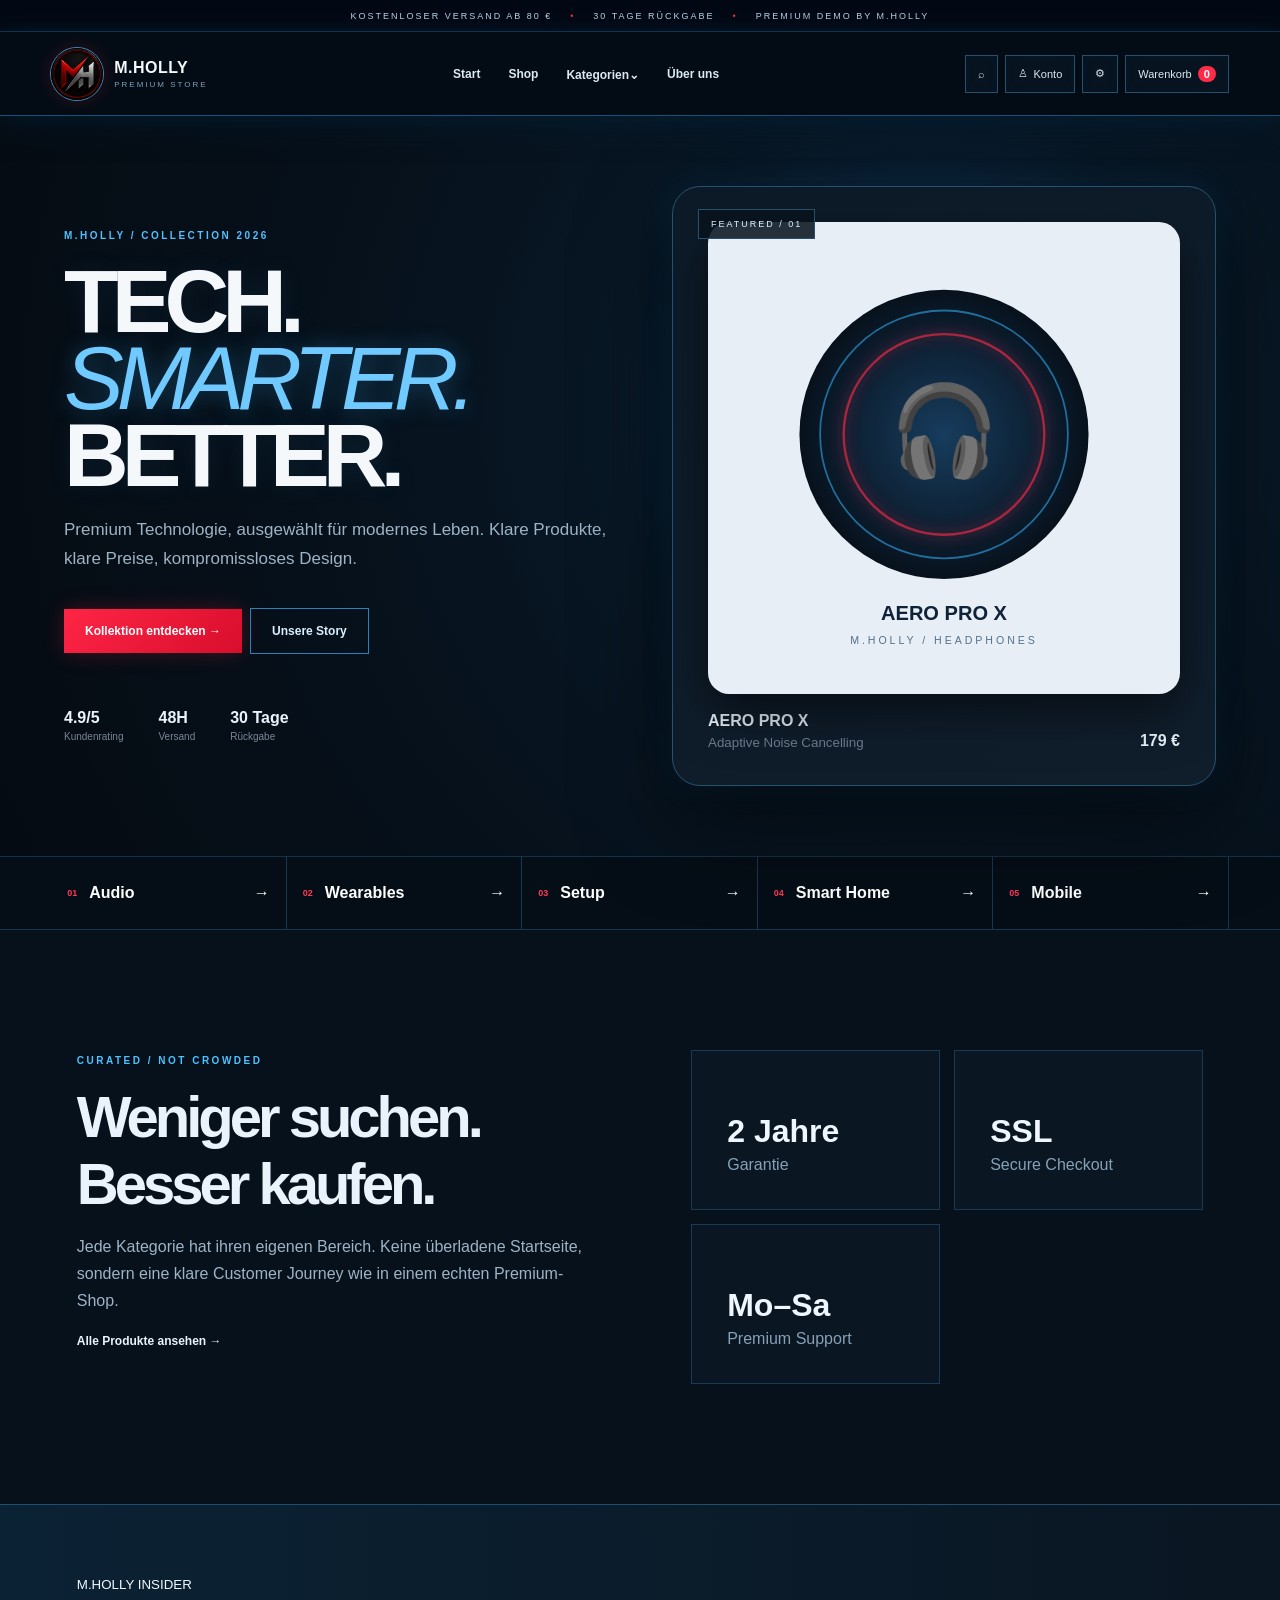
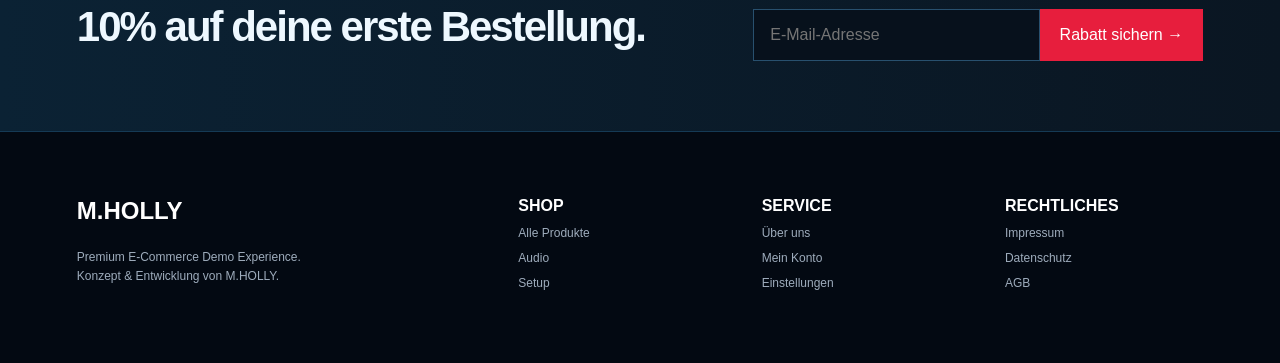
==== commit a57e31f4: "Add files via upload" ====
--- a/index.html
+++ b/index.html
@@ -1 +1 @@
-<!doctype html><html lang="de"><head><meta charset="utf-8"><meta name="viewport" content="width=device-width,initial-scale=1"><title>Start | M.HOLLY Store</title><meta name="description" content="Premium Demo Onlineshop von M.HOLLY"><link rel="stylesheet" href="styles.css"></head><body><div class="topbar">KOSTENLOSER VERSAND AB 80 € <span>•</span> 30 TAGE RÜCKGABE <span>•</span> PREMIUM DEMO BY M.HOLLY</div><header><a class="brand" href="index.html"><span class="mh">MH</span><span><b>M.HOLLY</b><small>PREMIUM STORE</small></span></a><nav><a href="index.html">Start</a><a href="shop.html">Shop</a><div class="drop"><button>Kategorien⌄</button><div><a href="category.html?cat=Audio">Audio</a><a href="category.html?cat=Wearables">Wearables</a><a href="category.html?cat=Setup">Setup</a><a href="category.html?cat=Smart%20Home">Smart Home</a><a href="category.html?cat=Mobile">Mobile</a></div></div><a href="about.html">Über uns</a></nav><div class="tools"><button data-search aria-label="Suche">⌕</button><a href="account.html" aria-label="Konto">♙ <span>Konto</span></a><a href="settings.html" aria-label="Einstellungen">⚙</a><button data-cart>Warenkorb <b data-count>0</b></button></div><button class="hamb">☰</button></header><main><section class="hero"><div class="hero-copy"><div class="kicker">M.HOLLY / COLLECTION 2026</div><h1>TECH.<br><em>SMARTER.</em><br>BETTER.</h1><p>Premium Technologie, ausgewählt für modernes Leben. Klare Produkte, klare Preise, kompromissloses Design.</p><div><a class="btn" href="shop.html">Kollektion entdecken →</a><a class="ghost" href="about.html">Unsere Story</a></div><div class="hero-stats"><span><b>4.9/5</b><small>Kundenrating</small></span><span><b>48H</b><small>Versand</small></span><span><b>30 Tage</b><small>Rückgabe</small></span></div></div><div class="hero-product"><div class="glass-label">FEATURED / 01</div><img src="assets/headphones.svg" alt="Aero Pro X"><div class="hero-product-info"><span>AERO PRO X<small>Adaptive Noise Cancelling</small></span><b>179 €</b></div></div></section><section class="catstrip"><a href="category.html?cat=Audio"><b>01</b><span>Audio</span>→</a><a href="category.html?cat=Wearables"><b>02</b><span>Wearables</span>→</a><a href="category.html?cat=Setup"><b>03</b><span>Setup</span>→</a><a href="category.html?cat=Smart%20Home"><b>04</b><span>Smart Home</span>→</a><a href="category.html?cat=Mobile"><b>05</b><span>Mobile</span>→</a></section><section class="home-feature"><div><small>CURATED / NOT CROWDED</small><h2>Weniger suchen.<br>Besser kaufen.</h2><p>Jede Kategorie hat ihren eigenen Bereich. Keine überladene Startseite, sondern eine klare Customer Journey wie in einem echten Premium-Shop.</p><a class="textlink" href="shop.html">Alle Produkte ansehen →</a></div><div class="feature-cards"><article><b>2 Jahre</b><span>Garantie</span></article><article><b>SSL</b><span>Secure Checkout</span></article><article><b>Mo–Sa</b><span>Premium Support</span></article></div></section></main><section class="newsletter"><div><small>M.HOLLY INSIDER</small><h2>10% auf deine erste Bestellung.</h2></div><form data-news><input type="email" required placeholder="E-Mail-Adresse"><button>Rabatt sichern →</button></form></section><footer><div class="footbrand"><b>M.HOLLY</b><p>Premium E-Commerce Demo Experience.<br>Konzept & Entwicklung von M.HOLLY.</p></div><div><b>SHOP</b><a href="shop.html">Alle Produkte</a><a href="category.html?cat=Audio">Audio</a><a href="category.html?cat=Setup">Setup</a></div><div><b>SERVICE</b><a href="about.html">Über uns</a><a href="account.html">Mein Konto</a><a href="settings.html">Einstellungen</a></div><div><b>RECHTLICHES</b><a href="#">Impressum</a><a href="#">Datenschutz</a><a href="#">AGB</a></div></footer><div class="shade" data-shade></div><aside class="cart" data-drawer><div class="drawer-head"><h2>Warenkorb</h2><button data-close>×</button></div><div data-cart-items></div><div class="cart-bottom"><div><span>Gesamt</span><strong data-total>0 €</strong></div><button class="btn wide" data-checkout>Zur Kasse →</button><small>Demo-Shop – keine echte Zahlung.</small></div></aside><div class="modal" data-modal><button data-modal-close>×</button><div data-modal-body></div></div><script src="products.js"></script><script src="script.js"></script></body></html>+<!doctype html><html lang="de"><head><meta charset="utf-8"><meta name="viewport" content="width=device-width,initial-scale=1"><title>Start | M.HOLLY Store</title><meta name="description" content="Premium Demo Onlineshop von M.HOLLY"><link rel="stylesheet" href="styles.css"></head><body><div class="topbar">KOSTENLOSER VERSAND AB 80 € <span>•</span> 30 TAGE RÜCKGABE <span>•</span> PREMIUM DEMO BY M.HOLLY</div><header><a class="brand" href="index.html"><img class="brand-logo" src="assets/mholly-logo.png" alt="M.HOLLY Logo"><span><b>M.HOLLY</b><small>PREMIUM STORE</small></span></a><nav><a href="index.html">Start</a><a href="shop.html">Shop</a><div class="drop"><button>Kategorien⌄</button><div><a href="category.html?cat=Audio">Audio</a><a href="category.html?cat=Wearables">Wearables</a><a href="category.html?cat=Setup">Setup</a><a href="category.html?cat=Smart%20Home">Smart Home</a><a href="category.html?cat=Mobile">Mobile</a></div></div><a href="about.html">Über uns</a></nav><div class="tools"><button data-search aria-label="Suche">⌕</button><a href="account.html" aria-label="Konto">♙ <span>Konto</span></a><a href="settings.html" aria-label="Einstellungen">⚙</a><button data-cart>Warenkorb <b data-count>0</b></button></div><button class="hamb">☰</button></header><main><section class="hero"><div class="hero-copy"><div class="kicker">M.HOLLY / COLLECTION 2026</div><h1>TECH.<br><em>SMARTER.</em><br>BETTER.</h1><p>Premium Technologie, ausgewählt für modernes Leben. Klare Produkte, klare Preise, kompromissloses Design.</p><div><a class="btn" href="shop.html">Kollektion entdecken →</a><a class="ghost" href="about.html">Unsere Story</a></div><div class="hero-stats"><span><b>4.9/5</b><small>Kundenrating</small></span><span><b>48H</b><small>Versand</small></span><span><b>30 Tage</b><small>Rückgabe</small></span></div></div><div class="hero-product"><div class="glass-label">FEATURED / 01</div><img src="assets/headphones.svg" alt="Aero Pro X"><div class="hero-product-info"><span>AERO PRO X<small>Adaptive Noise Cancelling</small></span><b>179 €</b></div></div></section><section class="catstrip"><a href="category.html?cat=Audio"><b>01</b><span>Audio</span>→</a><a href="category.html?cat=Wearables"><b>02</b><span>Wearables</span>→</a><a href="category.html?cat=Setup"><b>03</b><span>Setup</span>→</a><a href="category.html?cat=Smart%20Home"><b>04</b><span>Smart Home</span>→</a><a href="category.html?cat=Mobile"><b>05</b><span>Mobile</span>→</a></section><section class="home-feature"><div><small>CURATED / NOT CROWDED</small><h2>Weniger suchen.<br>Besser kaufen.</h2><p>Jede Kategorie hat ihren eigenen Bereich. Keine überladene Startseite, sondern eine klare Customer Journey wie in einem echten Premium-Shop.</p><a class="textlink" href="shop.html">Alle Produkte ansehen →</a></div><div class="feature-cards"><article><b>2 Jahre</b><span>Garantie</span></article><article><b>SSL</b><span>Secure Checkout</span></article><article><b>Mo–Sa</b><span>Premium Support</span></article></div></section></main><section class="newsletter"><div><small>M.HOLLY INSIDER</small><h2>10% auf deine erste Bestellung.</h2></div><form data-news><input type="email" required placeholder="E-Mail-Adresse"><button>Rabatt sichern →</button></form></section><footer><div class="footbrand"><b>M.HOLLY</b><p>Premium E-Commerce Demo Experience.<br>Konzept & Entwicklung von M.HOLLY.</p></div><div><b>SHOP</b><a href="shop.html">Alle Produkte</a><a href="category.html?cat=Audio">Audio</a><a href="category.html?cat=Setup">Setup</a></div><div><b>SERVICE</b><a href="about.html">Über uns</a><a href="account.html">Mein Konto</a><a href="settings.html">Einstellungen</a></div><div><b>RECHTLICHES</b><a href="#">Impressum</a><a href="#">Datenschutz</a><a href="#">AGB</a></div></footer><div class="shade" data-shade></div><aside class="cart" data-drawer><div class="drawer-head"><h2>Warenkorb</h2><button data-close>×</button></div><div data-cart-items></div><div class="cart-bottom"><div><span>Gesamt</span><strong data-total>0 €</strong></div><button class="btn wide" data-checkout>Zur Kasse →</button><small>Demo-Shop – keine echte Zahlung.</small></div></aside><div class="modal" data-modal><button data-modal-close>×</button><div data-modal-body></div></div><script src="products.js"></script><script src="script.js"></script></body></html>
--- a/styles.css
+++ b/styles.css
@@ -1 +1,17 @@
 *{box-sizing:border-box}html{scroll-behavior:smooth}body{margin:0;background:#f6f7f9;color:#0b1018;font-family:Inter,Arial,sans-serif}body.dark{background:#0b1018;color:#f5f7fa}a{text-decoration:none;color:inherit}button,input,select{font:inherit}.topbar{height:32px;background:#07101c;color:#cdd7e5;display:flex;align-items:center;justify-content:center;gap:18px;font-size:9px;letter-spacing:2px}.topbar span{color:#58a6ff}header{height:84px;padding:0 4vw;display:flex;align-items:center;justify-content:space-between;background:rgba(255,255,255,.92);border-bottom:1px solid #dce2ea;position:sticky;top:0;z-index:30;backdrop-filter:blur(18px)}.brand{display:flex;align-items:center;gap:11px}.mh{width:43px;height:43px;border-radius:12px;background:#0b1018;color:white;display:grid;place-items:center;font-weight:900;letter-spacing:-2px;box-shadow:inset 0 0 0 1px #26364d}.brand b{display:block;letter-spacing:.5px}.brand small{display:block;font-size:8px;letter-spacing:2px;color:#738096;margin-top:3px}nav{display:flex;gap:28px;align-items:center}nav>a,.drop>button{font-size:12px;font-weight:700;border:0;background:none;cursor:pointer}.drop{position:relative}.drop>div{display:none;position:absolute;top:25px;left:-25px;background:white;border:1px solid #dce2ea;padding:12px;width:180px;box-shadow:0 20px 50px #14203322}.drop:hover>div{display:grid}.drop a{padding:10px;font-size:12px}.drop a:hover{background:#eef3f8}.tools{display:flex;align-items:center;gap:7px}.tools button,.tools>a{height:38px;border:1px solid #d3dae4;background:white;padding:0 12px;display:flex;align-items:center;gap:6px;font-size:11px;cursor:pointer}.tools b{background:#0b1018;color:white;border-radius:20px;padding:2px 6px}.hamb{display:none}.hero{min-height:690px;padding:70px 5vw;display:grid;grid-template-columns:1fr 1fr;gap:5vw;background:linear-gradient(120deg,#f8fafc,#edf2f7)}.hero-copy{align-self:center}.kicker,.pagehero small,.home-feature small{font-size:10px;font-weight:800;letter-spacing:2.5px;color:#50749b}.hero h1,.pagehero h1{font-size:clamp(62px,7vw,108px);line-height:.86;letter-spacing:-7px;margin:22px 0;font-weight:900}.hero h1 em{font-weight:300;color:#41688f}.hero-copy>p{max-width:570px;color:#586579;font-size:17px;line-height:1.7}.btn,.ghost{display:inline-block;margin-top:18px;padding:15px 21px;font-size:12px;font-weight:800;border:0;cursor:pointer}.btn{background:#0b1018;color:white}.ghost{border:1px solid #aeb9c7;margin-left:8px}.hero-stats{display:flex;gap:35px;margin-top:55px}.hero-stats span{display:grid}.hero-stats small{color:#7a8798;font-size:10px;margin-top:4px}.hero-product{align-self:center;position:relative;background:#dce5ef;border-radius:28px;padding:35px;box-shadow:0 40px 90px #20365024}.hero-product img{width:100%;display:block}.glass-label{position:absolute;top:22px;left:25px;background:#ffffffb8;padding:9px 12px;font-size:9px;letter-spacing:2px;z-index:2}.hero-product-info{display:flex;justify-content:space-between;align-items:end;margin-top:18px}.hero-product-info span{font-weight:800}.hero-product-info small{display:block;color:#6f7d90;font-weight:400;margin-top:5px}.catstrip{display:grid;grid-template-columns:repeat(5,1fr);background:#0b1018;color:white;padding:0 4vw}.catstrip a{padding:27px 16px;border-right:1px solid #263242;display:grid;grid-template-columns:auto 1fr auto;gap:12px;align-items:center}.catstrip b{font-size:9px;color:#6fa1d5}.catstrip span{font-weight:700}.home-feature{padding:120px 6vw;display:grid;grid-template-columns:1fr 1fr;gap:8vw}.home-feature h2{font-size:58px;letter-spacing:-4px;margin:15px 0}.home-feature p{color:#667386;line-height:1.7;max-width:550px}.textlink{font-weight:800;font-size:12px}.feature-cards{display:grid;grid-template-columns:1fr 1fr;gap:14px}.feature-cards article{background:white;border:1px solid #e0e5eb;padding:35px;min-height:160px;display:flex;flex-direction:column;justify-content:end}.feature-cards b{font-size:32px}.feature-cards span{color:#6c7889;margin-top:6px}.pagehero{padding:100px 6vw 70px;background:#eaf0f6}.pagehero h1{margin-bottom:15px}.pagehero p{color:#667386;font-size:17px}.smallhero{padding-bottom:50px}.shopbar{padding:35px 5vw;display:flex;justify-content:space-between;gap:20px}.filters{display:flex;gap:8px;overflow:auto}.filters button,.shopbar select{border:1px solid #d3dae4;background:white;padding:11px 15px;white-space:nowrap}.filters .active{background:#0b1018;color:white}.product-grid{padding:10px 5vw 110px;display:grid;grid-template-columns:repeat(4,1fr);gap:18px}.catgrid{padding-top:55px}.card{background:white;border:1px solid #e0e5eb;position:relative;transition:.25s}.card:hover{transform:translateY(-4px);box-shadow:0 20px 45px #1b314c14}.card img{width:100%;display:block;background:#edf1f5}.card-info{padding:18px}.card-info small{color:#728095}.card-info h3{margin:7px 0 18px}.price{display:flex;justify-content:space-between;align-items:center}.add{width:38px;height:38px;border:0;background:#0b1018;color:white;font-size:18px;cursor:pointer}.wishlist{position:absolute;right:13px;top:13px;width:38px;height:38px;border-radius:50%;border:0;background:white;z-index:2}.aboutgrid{padding:90px 6vw;display:grid;grid-template-columns:repeat(3,1fr);gap:40px}.aboutgrid article{border-top:1px solid #bac5d1;padding-top:22px}.aboutgrid article>b{color:#527da9}.aboutgrid p{color:#687588;line-height:1.7}.manifest{margin:30px 5vw 100px;background:#0b1018;color:white;padding:80px}.manifest span{letter-spacing:3px;font-size:11px;color:#76a5d5}.manifest h2{font-size:70px;letter-spacing:-5px;margin:20px 0}.account-wrap{min-height:720px;display:grid;grid-template-columns:1fr 1fr}.account-side{background:#0b1018;color:white;padding:100px 8vw}.account-side h1{font-size:70px;letter-spacing:-5px}.account-side p{color:#9ba9ba;line-height:1.7}.account-card{padding:100px 9vw}.tabs{display:flex;border-bottom:1px solid #d8dfe7;margin-bottom:35px}.tabs button{border:0;background:none;padding:15px 25px;font-weight:800}.tabs .active{border-bottom:2px solid #0b1018}.account-card form{display:grid;gap:18px}.account-card label{display:grid;gap:8px;font-size:12px;font-weight:700}.account-card input{padding:15px;border:1px solid #cbd4df;background:white}.account-card form>a{text-align:center;font-size:11px;color:#667386}.wide{width:100%}.settings{max-width:900px;margin:60px auto 110px;padding:0 25px}.settings>div{background:white;border:1px solid #dfe5ec;margin-bottom:16px;padding:25px}.settings h3{margin-top:0}.settings label{padding:18px 0;border-top:1px solid #e7ebf0;display:flex;justify-content:space-between;align-items:center}.settings label small{display:block;color:#7a8798;margin-top:4px}.selectrow select{padding:9px}.newsletter{background:#dce8f4;padding:70px 6vw;display:flex;align-items:end;justify-content:space-between;gap:40px}.newsletter h2{font-size:42px;letter-spacing:-2px;margin:10px 0}.newsletter form{display:flex;min-width:450px}.newsletter input{padding:16px;flex:1;border:1px solid #9facbb;background:white}.newsletter button{background:#0b1018;color:white;border:0;padding:0 20px}footer{background:#07101c;color:#9eacbc;padding:65px 6vw;display:grid;grid-template-columns:2fr 1fr 1fr 1fr;gap:45px}footer>div{display:flex;flex-direction:column;gap:11px}footer b{color:white}footer a{font-size:12px}.footbrand b{font-size:24px}.footbrand p{font-size:12px;line-height:1.6}.shade{display:none;position:fixed;inset:0;background:#0008;z-index:50}.shade.on{display:block}.cart{position:fixed;right:-470px;top:0;width:min(450px,100%);height:100vh;background:white;z-index:60;padding:28px;transition:.3s;display:flex;flex-direction:column}.cart.on{right:0}.drawer-head{display:flex;justify-content:space-between;border-bottom:1px solid #dce2ea}.drawer-head button,.modal>button{border:0;background:none;font-size:30px}.cartitem{display:grid;grid-template-columns:60px 1fr auto;gap:12px;padding:14px 0;border-bottom:1px solid #e4e8ed;align-items:center}.cartitem img{width:60px}.cartitem small{display:block;color:#748196}.cartitem button{border:0;background:none}.cart-bottom{margin-top:auto}.cart-bottom>div{display:flex;justify-content:space-between;margin:20px 0}.cart-bottom small{display:block;text-align:center;color:#8490a0;margin-top:10px}.modal{display:none;position:fixed;z-index:70;left:50%;top:50%;transform:translate(-50%,-50%);width:min(650px,92%);background:white;padding:35px;box-shadow:0 30px 100px #0008}.modal.on{display:block}.modal>button{position:absolute;right:15px;top:10px}.searchbox{width:100%;padding:16px;border:1px solid #bdc8d5;margin:25px 0}.search-result{display:flex;gap:14px;align-items:center;padding:10px 0;border-top:1px solid #e1e6ec}.search-result img{width:55px}.checkout{display:grid;gap:10px}.checkout input{padding:13px;border:1px solid #c8d1dc}.success{text-align:center;padding:30px}.success b{font-size:60px;color:#3976b6}@media(max-width:950px){nav{display:none}.tools a span{display:none}.hero{grid-template-columns:1fr}.hero-product{max-width:650px}.catstrip{grid-template-columns:1fr 1fr}.product-grid{grid-template-columns:repeat(2,1fr)}.home-feature{grid-template-columns:1fr}.account-wrap{grid-template-columns:1fr}.account-side{padding:60px 8vw}.newsletter{display:block}.newsletter form{min-width:0;max-width:550px}.aboutgrid{grid-template-columns:1fr}.manifest h2{font-size:50px}}@media(max-width:600px){.topbar{font-size:6px;gap:5px}.brand small{display:none}.tools>a:nth-of-type(2){display:none}.hero{padding:55px 22px}.hero h1,.pagehero h1{font-size:54px;letter-spacing:-4px}.hero-stats{gap:15px}.catstrip{grid-template-columns:1fr}.catstrip a{border-bottom:1px solid #263242}.home-feature{padding:80px 22px}.home-feature h2{font-size:42px}.feature-cards{grid-template-columns:1fr}.product-grid{grid-template-columns:1fr;padding:10px 20px 80px}.shopbar{padding:25px 20px}.pagehero{padding:70px 22px 50px}.account-card{padding:60px 25px}.account-side h1{font-size:52px}.newsletter{padding:60px 22px}.newsletter form{display:grid}.newsletter button{padding:15px}footer{grid-template-columns:1fr 1fr;padding:55px 22px}.manifest{padding:45px 25px}.manifest h2{font-size:40px}.tools button[data-cart]{padding:0 8px;font-size:0}.tools button[data-cart] b{font-size:10px}}
+
+/* V3 neon refinement */
+:root{--ink:#06101c;--panel:#0b1624;--line:#173a59;--blue:#39b8ff;--red:#ff2c49;--ice:#eaf7ff}
+body{background:#07111c;color:#eaf3fb}body:not(.dark){background:#07111c;color:#eaf3fb}
+.topbar{background:#030914;border-bottom:1px solid #123553;color:#bcd8eb}.topbar span{color:var(--red)}
+header{background:rgba(4,12,22,.94);border-bottom:1px solid #1a5075;box-shadow:0 8px 32px #001b2d88,0 1px 18px #22aaff18}
+.brand img.brand-logo{width:52px;height:52px;object-fit:cover;border-radius:50%;box-shadow:0 0 0 1px #4389b8,0 0 18px #ff284533}.brand b{color:#f5f9fc}.brand small{color:#7fa3bd}
+nav>a,.drop>button{color:#dbe9f4}.drop>button{padding:18px 8px;margin:-18px -8px}.drop{padding:18px 0;margin:-18px 0}
+.drop>div{top:54px;left:-28px;background:#08131f;border:1px solid #245276;padding:10px;width:205px;box-shadow:0 22px 55px #000b,0 0 22px #168fdc22;z-index:100;pointer-events:auto}.drop:hover>div,.drop:focus-within>div,.drop.open>div{display:grid}.drop a{color:#dbe9f4;border-left:2px solid transparent}.drop a:hover{background:#0e2234;border-left-color:var(--red);color:white}
+.tools button,.tools>a{border:1px solid #24506e;background:#07131f;color:#dbe9f4;box-shadow:inset 0 0 12px #169fff08}.tools button:hover,.tools>a:hover{border-color:#3bbcff;box-shadow:0 0 16px #1faeff2c}.tools b{background:var(--red);color:white}
+.hero{background:radial-gradient(circle at 72% 40%,#0d3150 0,#081725 30%,#06101a 62%,#050b12 100%);border-bottom:1px solid #12324b}.kicker,.pagehero small,.home-feature small{color:#4fc2ff}.hero h1,.pagehero h1{color:#f5f8fb;text-shadow:0 0 24px #52bdff16}.hero h1 em{color:#70caff;text-shadow:0 0 22px #3cb8ff55}.hero-copy>p,.home-feature p,.pagehero p{color:#9eb3c5}.btn{background:linear-gradient(135deg,#ff2545,#d80d2c);box-shadow:0 0 22px #ff23443a}.ghost{border-color:#2c82b8;color:#dcefff}.hero-product{background:linear-gradient(145deg,#0d1b29,#101e2c);border:1px solid #245474;box-shadow:0 35px 90px #0008,0 0 35px #21aaff18}.hero-product img{filter:drop-shadow(0 18px 25px #0008)}.glass-label{background:#07131ddd;color:#dff3ff;border:1px solid #26516d}
+.catstrip{background:#050d16;border-bottom:1px solid #173650}.catstrip a{border-color:#173650}.catstrip b{color:#ff3955}.catstrip a:hover{background:#0a1b29;box-shadow:inset 0 2px 0 #34b9ff}
+.home-feature,.shopbar,.product-grid,.aboutgrid,.settings,.account-card{background:#07111c}.feature-cards article,.card,.settings>div{background:#0a1622;border-color:#193a54;color:#eef7ff}.card:hover{box-shadow:0 18px 45px #0007,0 0 20px #1ba9ff18;border-color:#2a6f9b}.card img{background:#dfe9f3}.card-info small,.feature-cards span{color:#86a1b7}.add{background:#0a263a;border:1px solid #2d9bd1;color:#fff}.wishlist{background:#08131f;color:#d9edfa;border:1px solid #28506c}.pagehero{background:linear-gradient(135deg,#0b1d2d,#07111c)}
+.newsletter{background:linear-gradient(90deg,#0b2234,#0a1622);color:#eef8ff;border-top:1px solid #1e4d6e}.newsletter input{background:#07111c;color:#fff;border-color:#28506e}.newsletter button{background:#e71e3d}
+footer{background:#030912;border-top:1px solid #153a55}.cart,.modal{background:#08131f;color:#eaf3fb}.drawer-head,.cartitem{border-color:#1b3b53}.searchbox,.checkout input,.account-card input{background:#06101a;color:#fff;border-color:#28506e}.account-side,.manifest{background:#040b13}.tabs{border-color:#24465f}.tabs .active{border-color:#35baff}.account-card form>a,.cartitem small{color:#8ea9bc}
+@media(max-width:950px){nav.open{display:flex;position:absolute;top:84px;left:0;right:0;background:#06101a;padding:20px;flex-direction:column;border-bottom:1px solid #225171}.hamb{display:block;background:#081725;color:white;border:1px solid #28506e;padding:8px 11px}}
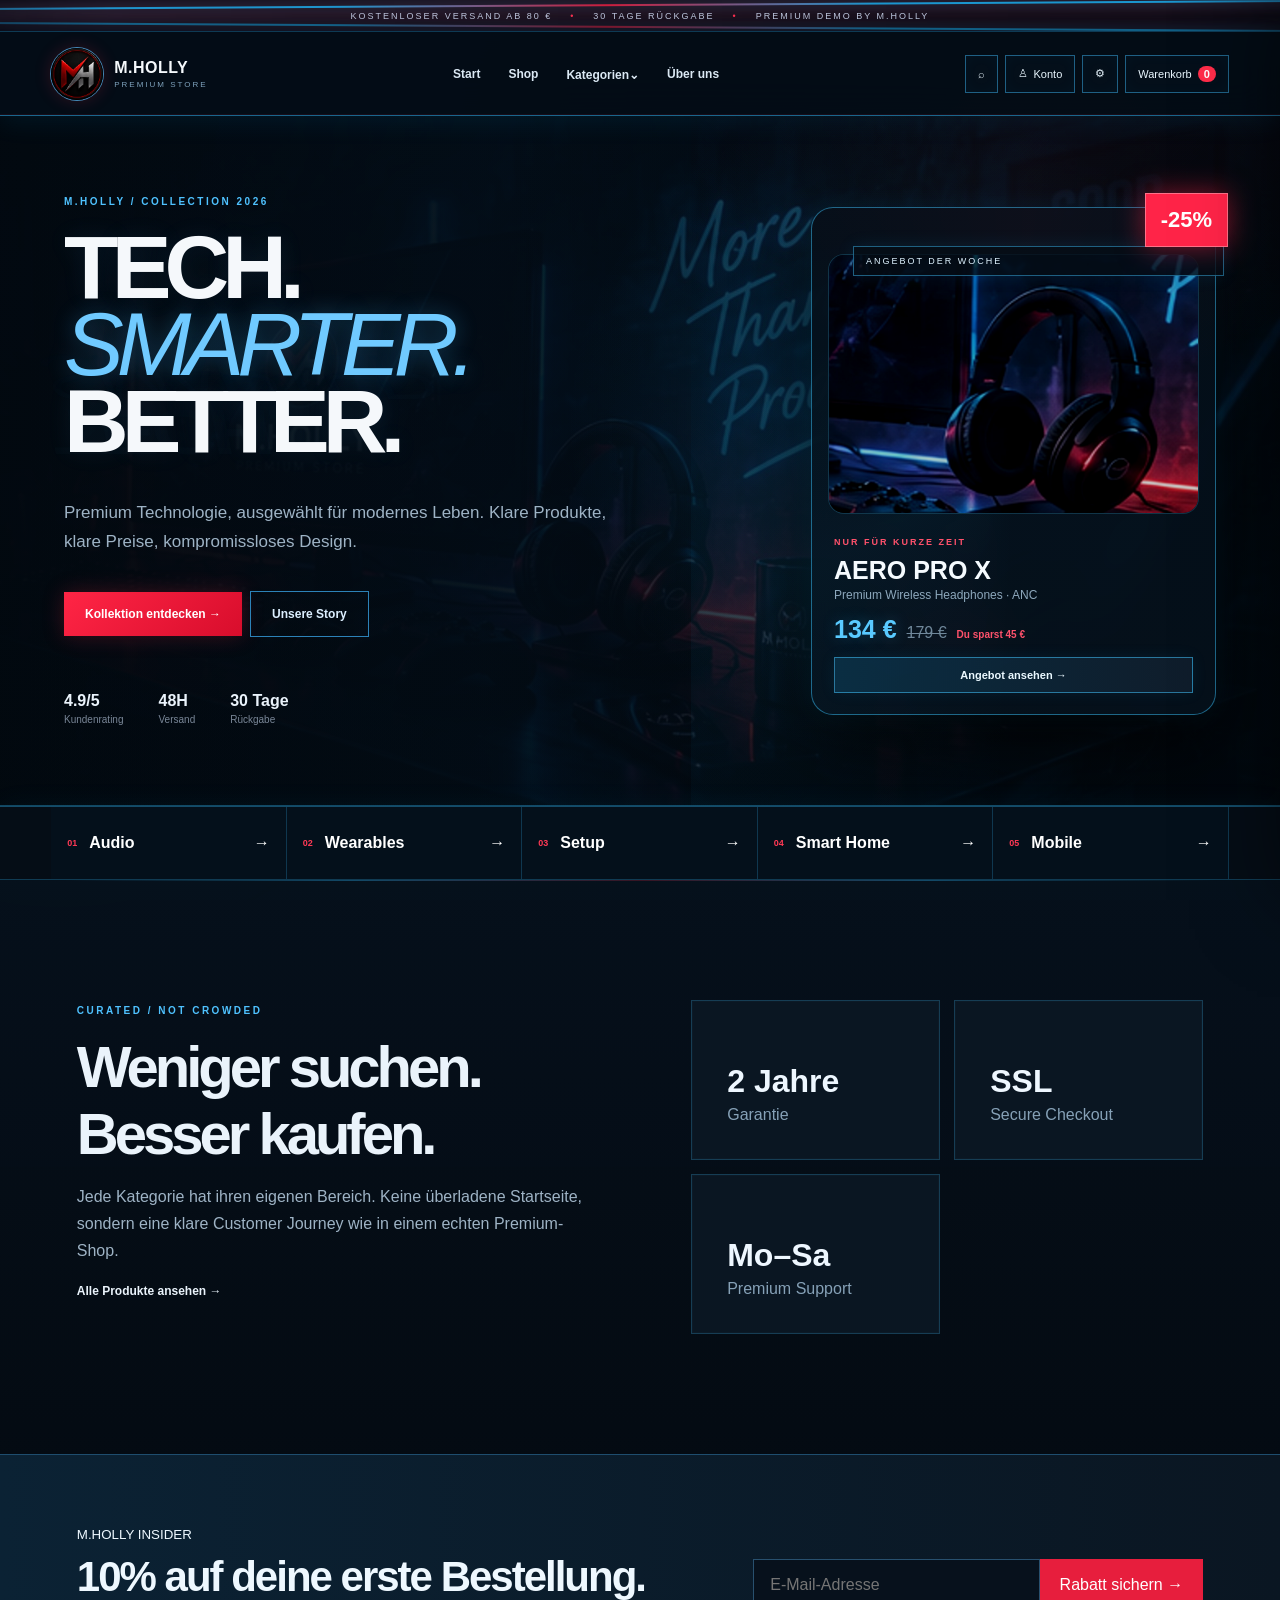
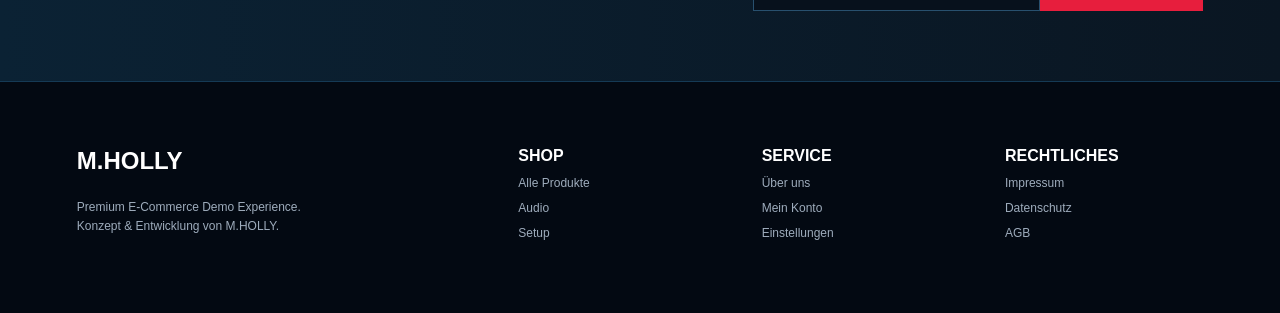
==== commit 5099b4df: "Add files via upload" ====
--- a/index.html
+++ b/index.html
@@ -1 +1 @@
-<!doctype html><html lang="de"><head><meta charset="utf-8"><meta name="viewport" content="width=device-width,initial-scale=1"><title>Start | M.HOLLY Store</title><meta name="description" content="Premium Demo Onlineshop von M.HOLLY"><link rel="stylesheet" href="styles.css"></head><body><div class="topbar">KOSTENLOSER VERSAND AB 80 € <span>•</span> 30 TAGE RÜCKGABE <span>•</span> PREMIUM DEMO BY M.HOLLY</div><header><a class="brand" href="index.html"><img class="brand-logo" src="assets/mholly-logo.png" alt="M.HOLLY Logo"><span><b>M.HOLLY</b><small>PREMIUM STORE</small></span></a><nav><a href="index.html">Start</a><a href="shop.html">Shop</a><div class="drop"><button>Kategorien⌄</button><div><a href="category.html?cat=Audio">Audio</a><a href="category.html?cat=Wearables">Wearables</a><a href="category.html?cat=Setup">Setup</a><a href="category.html?cat=Smart%20Home">Smart Home</a><a href="category.html?cat=Mobile">Mobile</a></div></div><a href="about.html">Über uns</a></nav><div class="tools"><button data-search aria-label="Suche">⌕</button><a href="account.html" aria-label="Konto">♙ <span>Konto</span></a><a href="settings.html" aria-label="Einstellungen">⚙</a><button data-cart>Warenkorb <b data-count>0</b></button></div><button class="hamb">☰</button></header><main><section class="hero"><div class="hero-copy"><div class="kicker">M.HOLLY / COLLECTION 2026</div><h1>TECH.<br><em>SMARTER.</em><br>BETTER.</h1><p>Premium Technologie, ausgewählt für modernes Leben. Klare Produkte, klare Preise, kompromissloses Design.</p><div><a class="btn" href="shop.html">Kollektion entdecken →</a><a class="ghost" href="about.html">Unsere Story</a></div><div class="hero-stats"><span><b>4.9/5</b><small>Kundenrating</small></span><span><b>48H</b><small>Versand</small></span><span><b>30 Tage</b><small>Rückgabe</small></span></div></div><div class="hero-product"><div class="glass-label">FEATURED / 01</div><img src="assets/headphones.svg" alt="Aero Pro X"><div class="hero-product-info"><span>AERO PRO X<small>Adaptive Noise Cancelling</small></span><b>179 €</b></div></div></section><section class="catstrip"><a href="category.html?cat=Audio"><b>01</b><span>Audio</span>→</a><a href="category.html?cat=Wearables"><b>02</b><span>Wearables</span>→</a><a href="category.html?cat=Setup"><b>03</b><span>Setup</span>→</a><a href="category.html?cat=Smart%20Home"><b>04</b><span>Smart Home</span>→</a><a href="category.html?cat=Mobile"><b>05</b><span>Mobile</span>→</a></section><section class="home-feature"><div><small>CURATED / NOT CROWDED</small><h2>Weniger suchen.<br>Besser kaufen.</h2><p>Jede Kategorie hat ihren eigenen Bereich. Keine überladene Startseite, sondern eine klare Customer Journey wie in einem echten Premium-Shop.</p><a class="textlink" href="shop.html">Alle Produkte ansehen →</a></div><div class="feature-cards"><article><b>2 Jahre</b><span>Garantie</span></article><article><b>SSL</b><span>Secure Checkout</span></article><article><b>Mo–Sa</b><span>Premium Support</span></article></div></section></main><section class="newsletter"><div><small>M.HOLLY INSIDER</small><h2>10% auf deine erste Bestellung.</h2></div><form data-news><input type="email" required placeholder="E-Mail-Adresse"><button>Rabatt sichern →</button></form></section><footer><div class="footbrand"><b>M.HOLLY</b><p>Premium E-Commerce Demo Experience.<br>Konzept & Entwicklung von M.HOLLY.</p></div><div><b>SHOP</b><a href="shop.html">Alle Produkte</a><a href="category.html?cat=Audio">Audio</a><a href="category.html?cat=Setup">Setup</a></div><div><b>SERVICE</b><a href="about.html">Über uns</a><a href="account.html">Mein Konto</a><a href="settings.html">Einstellungen</a></div><div><b>RECHTLICHES</b><a href="#">Impressum</a><a href="#">Datenschutz</a><a href="#">AGB</a></div></footer><div class="shade" data-shade></div><aside class="cart" data-drawer><div class="drawer-head"><h2>Warenkorb</h2><button data-close>×</button></div><div data-cart-items></div><div class="cart-bottom"><div><span>Gesamt</span><strong data-total>0 €</strong></div><button class="btn wide" data-checkout>Zur Kasse →</button><small>Demo-Shop – keine echte Zahlung.</small></div></aside><div class="modal" data-modal><button data-modal-close>×</button><div data-modal-body></div></div><script src="products.js"></script><script src="script.js"></script></body></html>+<!doctype html><html lang="de"><head><meta charset="utf-8"><meta name="viewport" content="width=device-width,initial-scale=1"><title>Start | M.HOLLY Store</title><meta name="description" content="Premium Demo Onlineshop von M.HOLLY"><link rel="stylesheet" href="styles.css"></head><body><div class="topbar">KOSTENLOSER VERSAND AB 80 € <span>•</span> 30 TAGE RÜCKGABE <span>•</span> PREMIUM DEMO BY M.HOLLY</div><header><a class="brand" href="index.html"><img class="brand-logo" src="assets/mholly-logo.png" alt="M.HOLLY Logo"><span><b>M.HOLLY</b><small>PREMIUM STORE</small></span></a><nav><a href="index.html">Start</a><a href="shop.html">Shop</a><div class="drop"><button>Kategorien⌄</button><div><a href="category.html?cat=Audio">Audio</a><a href="category.html?cat=Wearables">Wearables</a><a href="category.html?cat=Setup">Setup</a><a href="category.html?cat=Smart%20Home">Smart Home</a><a href="category.html?cat=Mobile">Mobile</a></div></div><a href="about.html">Über uns</a></nav><div class="tools"><button data-search aria-label="Suche">⌕</button><a href="account.html" aria-label="Konto">♙ <span>Konto</span></a><a href="settings.html" aria-label="Einstellungen">⚙</a><button data-cart>Warenkorb <b data-count>0</b></button></div><button class="hamb">☰</button></header><main><section class="hero"><div class="hero-copy"><div class="kicker">M.HOLLY / COLLECTION 2026</div><div class="hero-title-wrap"><h1>TECH.<br><em>SMARTER.</em><br>BETTER.</h1><div class="hero-title-shadow" aria-hidden="true">TECH.<br><em>SMARTER.</em><br>BETTER.</div></div><p>Premium Technologie, ausgewählt für modernes Leben. Klare Produkte, klare Preise, kompromissloses Design.</p><div><a class="btn" href="shop.html">Kollektion entdecken →</a><a class="ghost" href="about.html">Unsere Story</a></div><div class="hero-stats"><span><b>4.9/5</b><small>Kundenrating</small></span><span><b>48H</b><small>Versand</small></span><span><b>30 Tage</b><small>Rückgabe</small></span></div></div><div class="hero-product promo-card"><div class="sale-badge">-25%</div><div class="glass-label">ANGEBOT DER WOCHE</div><img src="assets/aero-real.jpg" alt="Aero Pro X Kopfhörer"><div class="promo-copy"><small>NUR FÜR KURZE ZEIT</small><h2>AERO PRO X</h2><p>Premium Wireless Headphones · ANC</p><div class="promo-price"><strong>134 €</strong><del>179 €</del><span>Du sparst 45 €</span></div><a class="promo-btn" href="category.html?cat=Audio">Angebot ansehen →</a></div></div></section><section class="catstrip"><a href="category.html?cat=Audio"><b>01</b><span>Audio</span>→</a><a href="category.html?cat=Wearables"><b>02</b><span>Wearables</span>→</a><a href="category.html?cat=Setup"><b>03</b><span>Setup</span>→</a><a href="category.html?cat=Smart%20Home"><b>04</b><span>Smart Home</span>→</a><a href="category.html?cat=Mobile"><b>05</b><span>Mobile</span>→</a></section><section class="home-feature"><div><small>CURATED / NOT CROWDED</small><h2>Weniger suchen.<br>Besser kaufen.</h2><p>Jede Kategorie hat ihren eigenen Bereich. Keine überladene Startseite, sondern eine klare Customer Journey wie in einem echten Premium-Shop.</p><a class="textlink" href="shop.html">Alle Produkte ansehen →</a></div><div class="feature-cards"><article><b>2 Jahre</b><span>Garantie</span></article><article><b>SSL</b><span>Secure Checkout</span></article><article><b>Mo–Sa</b><span>Premium Support</span></article></div></section></main><section class="newsletter"><div><small>M.HOLLY INSIDER</small><h2>10% auf deine erste Bestellung.</h2></div><form data-news><input type="email" required placeholder="E-Mail-Adresse"><button>Rabatt sichern →</button></form></section><footer><div class="footbrand"><b>M.HOLLY</b><p>Premium E-Commerce Demo Experience.<br>Konzept & Entwicklung von M.HOLLY.</p></div><div><b>SHOP</b><a href="shop.html">Alle Produkte</a><a href="category.html?cat=Audio">Audio</a><a href="category.html?cat=Setup">Setup</a></div><div><b>SERVICE</b><a href="about.html">Über uns</a><a href="account.html">Mein Konto</a><a href="settings.html">Einstellungen</a></div><div><b>RECHTLICHES</b><a href="#">Impressum</a><a href="#">Datenschutz</a><a href="#">AGB</a></div></footer><div class="shade" data-shade></div><aside class="cart" data-drawer><div class="drawer-head"><h2>Warenkorb</h2><button data-close>×</button></div><div data-cart-items></div><div class="cart-bottom"><div><span>Gesamt</span><strong data-total>0 €</strong></div><button class="btn wide" data-checkout>Zur Kasse →</button><small>Demo-Shop – keine echte Zahlung.</small></div></aside><div class="modal" data-modal><button data-modal-close>×</button><div data-modal-body></div></div><script src="products.js"></script><script src="script.js"></script></body></html>
--- a/styles.css
+++ b/styles.css
@@ -15,3 +15,116 @@
 .newsletter{background:linear-gradient(90deg,#0b2234,#0a1622);color:#eef8ff;border-top:1px solid #1e4d6e}.newsletter input{background:#07111c;color:#fff;border-color:#28506e}.newsletter button{background:#e71e3d}
 footer{background:#030912;border-top:1px solid #153a55}.cart,.modal{background:#08131f;color:#eaf3fb}.drawer-head,.cartitem{border-color:#1b3b53}.searchbox,.checkout input,.account-card input{background:#06101a;color:#fff;border-color:#28506e}.account-side,.manifest{background:#040b13}.tabs{border-color:#24465f}.tabs .active{border-color:#35baff}.account-card form>a,.cartitem small{color:#8ea9bc}
 @media(max-width:950px){nav.open{display:flex;position:absolute;top:84px;left:0;right:0;background:#06101a;padding:20px;flex-direction:column;border-bottom:1px solid #225171}.hamb{display:block;background:#081725;color:white;border:1px solid #28506e;padding:8px 11px}}
+
+/* V4 — deeper premium background + softer hero product presentation */
+body{position:relative;background:#040b13!important;background-image:radial-gradient(circle at 18% 18%,rgba(24,148,221,.10),transparent 28%),radial-gradient(circle at 82% 24%,rgba(255,31,65,.08),transparent 25%),linear-gradient(180deg,#06111c 0%,#040a11 55%,#06101a 100%)!important;background-attachment:fixed!important}
+body:before{content:"";position:fixed;inset:0;pointer-events:none;z-index:0;opacity:.24;background-image:linear-gradient(rgba(66,180,240,.08) 1px,transparent 1px),linear-gradient(90deg,rgba(66,180,240,.08) 1px,transparent 1px);background-size:64px 64px;mask-image:linear-gradient(to bottom,rgba(0,0,0,.7),transparent 78%)}
+body:after{content:"";position:fixed;width:620px;height:620px;left:-250px;top:28%;border:1px solid rgba(42,174,240,.14);border-radius:50%;box-shadow:0 0 100px rgba(18,161,231,.08),inset 0 0 80px rgba(18,161,231,.05);pointer-events:none;z-index:0}
+.topbar,header,main,.newsletter,footer,.shade,.cart,.modal{position:relative;z-index:1}
+header{border-bottom:1px solid rgba(52,186,255,.38)!important;box-shadow:0 8px 35px #0008,0 0 26px rgba(39,174,244,.10)!important}
+.hero{position:relative;overflow:hidden;background:linear-gradient(110deg,rgba(4,12,21,.95),rgba(6,20,33,.82) 55%,rgba(7,18,29,.92))!important}
+.hero:before{content:"";position:absolute;width:760px;height:760px;right:-180px;top:-160px;border-radius:50%;background:radial-gradient(circle,rgba(30,168,239,.16) 0,rgba(14,93,145,.08) 35%,transparent 67%);box-shadow:inset 0 0 0 1px rgba(62,190,255,.09);pointer-events:none}
+.hero:after{content:"MH";position:absolute;left:47%;top:48%;transform:translate(-50%,-50%) rotate(-8deg);font-size:430px;font-weight:900;letter-spacing:-55px;color:transparent;-webkit-text-stroke:1px rgba(74,185,240,.045);text-shadow:0 0 60px rgba(35,161,225,.035);pointer-events:none;user-select:none}
+.hero-copy,.hero-product{position:relative;z-index:2}
+.hero-product{background:linear-gradient(145deg,rgba(9,25,39,.92),rgba(4,12,20,.96))!important;border:1px solid rgba(56,180,240,.42)!important;box-shadow:0 35px 90px #000a,0 0 38px rgba(25,167,235,.13),inset 0 0 45px rgba(26,136,197,.05)!important;overflow:hidden}
+.hero-product:before{content:"";position:absolute;inset:-30%;background:conic-gradient(from 180deg,transparent,rgba(31,178,245,.08),transparent 34%,rgba(255,30,62,.07),transparent 68%);animation:mhAura 18s linear infinite;pointer-events:none}
+@keyframes mhAura{to{transform:rotate(360deg)}}
+.hero-product img{position:relative;z-index:1;border-radius:22px;filter:drop-shadow(0 28px 34px #000b)!important;box-shadow:inset 0 0 0 1px rgba(99,204,255,.12)}
+.hero-product-info,.glass-label{position:relative;z-index:2}
+.hero-product-info{padding:4px 4px 2px}.hero-product-info span{color:#f1f8ff}.hero-product-info b{color:#67cfff;text-shadow:0 0 14px rgba(54,188,255,.28)}
+.glass-label{background:rgba(4,14,23,.78)!important;border-color:rgba(60,186,245,.48)!important;box-shadow:0 0 18px rgba(30,174,242,.10)}
+.catstrip,.home-feature{position:relative;z-index:1}.home-feature{background:linear-gradient(180deg,rgba(6,17,28,.92),rgba(4,11,19,.98))!important}
+@media(max-width:950px){body:after{display:none}.hero:after{font-size:260px;left:58%}.hero-product{max-width:620px}}
+@media(max-width:600px){body:before{background-size:42px 42px}.hero:after{font-size:180px;letter-spacing:-28px}.hero-product{padding:18px!important;border-radius:20px!important}}
+
+/* V5 — hero photo, animated neon wave, dropdown stacking, section framing */
+.topbar{position:relative;overflow:hidden;z-index:120;background:#030a12!important;border-bottom:1px solid rgba(48,179,244,.28)!important}
+.topbar::before,.topbar::after{content:"";position:absolute;left:-15%;width:130%;height:2px;pointer-events:none;background:linear-gradient(90deg,transparent 0%,#22baff 18%,#22baff 32%,#ff2448 48%,#22baff 64%,#22baff 82%,transparent 100%);filter:drop-shadow(0 0 7px #21b8ff) drop-shadow(0 0 9px #ff2448);opacity:.8;animation:mhWave 6s ease-in-out infinite alternate}
+.topbar::before{top:4px;transform:skewY(-.35deg)}.topbar::after{bottom:3px;animation-delay:-3s;transform:skewY(.35deg);opacity:.48}
+@keyframes mhWave{0%{transform:translateX(-4%) translateY(-1px) skewY(-.4deg)}50%{transform:translateX(2%) translateY(2px) skewY(.45deg)}100%{transform:translateX(5%) translateY(-2px) skewY(-.25deg)}}
+header{z-index:110!important;border-bottom:1px solid rgba(46,177,239,.55)!important;box-shadow:0 7px 24px rgba(0,174,255,.08),inset 0 -1px rgba(255,34,67,.08)!important}
+.drop{z-index:150!important;padding-bottom:16px;margin-bottom:-16px}
+.drop>div{z-index:9999!important;top:calc(100% + 0px)!important;left:-26px!important;background:rgba(4,15,25,.98)!important;border:1px solid rgba(61,190,247,.55)!important;box-shadow:0 18px 45px #000b,0 0 24px rgba(32,178,244,.16)!important;padding:10px!important;color:#eaf7ff!important;pointer-events:auto!important}
+.drop:hover>div,.drop:focus-within>div{display:grid!important}.drop a{color:#d9ebf7!important;border-left:2px solid transparent}.drop a:hover{background:rgba(37,166,225,.11)!important;border-left-color:#31c0ff;color:white!important;text-shadow:0 0 10px rgba(75,200,255,.5)}
+.hero{position:relative!important;isolation:isolate;background:linear-gradient(90deg,rgba(2,10,17,.97) 0%,rgba(3,14,24,.91) 42%,rgba(4,13,22,.72) 100%),url('assets/hero-tech-bg.png') center/cover no-repeat!important;border-bottom:1px solid rgba(50,184,243,.35)!important}
+.hero::before{content:""!important;position:absolute!important;inset:0!important;width:auto!important;height:auto!important;right:0!important;top:0!important;border-radius:0!important;background:radial-gradient(circle at 68% 45%,rgba(22,167,236,.12),transparent 30%),linear-gradient(180deg,rgba(2,9,15,.08),rgba(2,9,15,.48))!important;box-shadow:none!important;z-index:0!important}
+.hero::after{display:none!important}.hero-copy,.hero-product{z-index:2!important}
+.hero-product{justify-self:end!important;width:min(470px,88%)!important;padding:22px!important;border-radius:22px!important;background:rgba(4,15,25,.78)!important;backdrop-filter:blur(15px);border:1px solid rgba(57,191,248,.5)!important;box-shadow:0 28px 70px #000b,0 0 26px rgba(28,176,241,.12)!important}
+.hero-product img{max-height:430px!important;width:100%!important;object-fit:contain!important;border-radius:16px!important;background:rgba(2,10,18,.28)!important;box-shadow:none!important}
+.hero-product:before{opacity:.55}
+.catstrip{position:relative;border-top:1px solid rgba(45,180,242,.38);border-bottom:1px solid rgba(45,180,242,.28);box-shadow:0 0 30px rgba(28,165,229,.06)}
+.catstrip a{border-color:rgba(48,158,214,.28)!important;transition:.25s;background:rgba(5,18,29,.76)}.catstrip a:hover{background:rgba(11,40,60,.9);box-shadow:inset 0 0 0 1px rgba(47,190,251,.36),0 0 20px rgba(36,177,239,.08)}
+.card,.feature-cards article,.settings>div{border:1px solid rgba(46,135,183,.34)!important;box-shadow:inset 0 0 0 1px rgba(78,200,255,.025)}
+.card:hover,.feature-cards article:hover{border-color:rgba(67,194,249,.62)!important;box-shadow:0 18px 42px #0008,0 0 20px rgba(40,179,239,.11),inset 0 0 0 1px rgba(255,37,70,.05)!important}
+.home-feature,.shopbar,.product-grid,.aboutgrid,.settings,.account-card{position:relative}
+.home-feature:before,.product-grid:before{content:"";position:absolute;left:5vw;right:5vw;top:0;height:1px;background:linear-gradient(90deg,transparent,#2cbcff55,#ff244433,#2cbcff55,transparent);pointer-events:none}
+.tools button,.tools>a{border-color:rgba(53,163,218,.55)!important;background:rgba(4,16,27,.82)!important;color:#eaf7ff!important;box-shadow:inset 0 0 14px rgba(36,166,226,.035)}.tools button:hover,.tools>a:hover{border-color:#35bdff!important;box-shadow:0 0 16px rgba(39,183,246,.14),inset 0 0 15px rgba(36,166,226,.06)}
+@media(max-width:950px){.hero-product{justify-self:center!important;width:min(560px,94%)!important}.drop{padding-bottom:0;margin-bottom:0}}
+
+/* V6 — photographic hero, reflected headline, sale card */
+.hero{background:linear-gradient(90deg,rgba(2,9,16,.98) 0%,rgba(3,13,23,.94) 38%,rgba(3,12,20,.58) 72%,rgba(3,10,17,.76) 100%),url('assets/hero-workspace.jpg') center right/cover no-repeat!important}
+.hero::before{background:radial-gradient(circle at 70% 45%,rgba(22,167,236,.12),transparent 34%),linear-gradient(180deg,rgba(1,8,14,.03),rgba(1,8,14,.36))!important}
+.hero-title-wrap{position:relative;display:inline-block}.hero-title-wrap h1{position:relative;z-index:2}.hero-title-shadow{position:absolute;z-index:1;left:-8px;top:92%;font-size:clamp(62px,7vw,108px);line-height:.86;letter-spacing:-7px;font-weight:900;color:rgba(122,204,255,.035);transform:scaleY(-.72) skewX(-8deg);transform-origin:top;filter:blur(.4px);mask-image:linear-gradient(to bottom,rgba(0,0,0,.55),transparent 78%);pointer-events:none;white-space:nowrap}.hero-title-shadow em{font-weight:300;color:rgba(78,190,255,.055)}
+.hero-product.promo-card{width:min(405px,86%)!important;padding:16px!important;background:linear-gradient(155deg,rgba(4,15,25,.92),rgba(6,18,29,.84))!important;overflow:visible!important}.promo-card>img{height:260px!important;object-fit:cover!important;object-position:center!important;border:1px solid rgba(58,189,246,.3);filter:saturate(.9) contrast(1.05) brightness(.78)!important}.sale-badge{position:absolute;right:-13px;top:-15px;z-index:6;background:#ff2448;color:#fff;font-size:22px;font-weight:900;padding:13px 15px;box-shadow:0 0 28px rgba(255,36,72,.5);border:1px solid #ff7188}.promo-copy{position:relative;z-index:3;padding:17px 6px 5px}.promo-copy>small{color:#ff526c;font-size:9px;font-weight:900;letter-spacing:2px}.promo-copy h2{font-size:25px;margin:7px 0 3px;color:#f5fbff}.promo-copy p{margin:0 0 13px;color:#8da8bc;font-size:12px}.promo-price{display:flex;align-items:baseline;gap:10px;flex-wrap:wrap}.promo-price strong{font-size:25px;color:#59caff;text-shadow:0 0 15px rgba(51,187,255,.28)}.promo-price del{color:#70889b}.promo-price span{font-size:10px;color:#ff526c;font-weight:800}.promo-btn{display:block;margin-top:13px;text-align:center;padding:11px;border:1px solid rgba(65,192,248,.55);background:linear-gradient(90deg,rgba(12,57,82,.7),rgba(20,35,51,.7));font-size:11px;font-weight:900;color:#eaf8ff;box-shadow:0 0 16px rgba(41,179,241,.08)}.promo-btn:hover{border-color:#52caff;box-shadow:0 0 22px rgba(41,179,241,.18)}
+/* dropdown remains fully above the photographic hero */
+.drop>div{z-index:10000!important}.drop:hover>div,.drop:focus-within>div{display:grid!important}
+@media(max-width:950px){.hero{background-position:65% center!important}.hero-title-shadow{display:none}.hero-product.promo-card{width:min(430px,92%)!important}.promo-card>img{height:230px!important}}
+
+/* V7 — critical UI fix: overlays must stay out of document flow */
+.shade{
+  display:none!important;
+  position:fixed!important;
+  inset:0!important;
+  width:100vw!important;
+  height:100vh!important;
+  background:rgba(0,5,10,.72)!important;
+  backdrop-filter:blur(5px)!important;
+  z-index:20000!important;
+}
+.shade.on{display:block!important}
+.cart{
+  position:fixed!important;
+  top:0!important;
+  right:-480px!important;
+  bottom:auto!important;
+  left:auto!important;
+  width:min(450px,100vw)!important;
+  height:100dvh!important;
+  margin:0!important;
+  padding:28px!important;
+  z-index:20010!important;
+  background:linear-gradient(180deg,#071522,#06101b)!important;
+  border-left:1px solid rgba(65,190,247,.48)!important;
+  box-shadow:-24px 0 80px rgba(0,0,0,.58),-2px 0 22px rgba(32,178,244,.10)!important;
+  transform:none!important;
+  transition:right .28s ease!important;
+  overflow:auto!important;
+}
+.cart.on{right:0!important}
+.modal{
+  display:none!important;
+  position:fixed!important;
+  left:50%!important;
+  top:50%!important;
+  right:auto!important;
+  bottom:auto!important;
+  transform:translate(-50%,-50%)!important;
+  width:min(680px,92vw)!important;
+  max-height:82vh!important;
+  overflow:auto!important;
+  margin:0!important;
+  z-index:20020!important;
+  background:linear-gradient(155deg,#081724,#06101a)!important;
+  border:1px solid rgba(62,190,247,.48)!important;
+  box-shadow:0 30px 100px #000b,0 0 30px rgba(35,177,240,.13)!important;
+}
+.modal.on{display:block!important}
+.modal>button{color:#eaf7ff!important;cursor:pointer!important;z-index:2}
+.searchbox{background:#04101a!important;color:#eef8ff!important;border:1px solid rgba(65,190,247,.55)!important;outline:none!important}
+.searchbox:focus{border-color:#5bcfff!important;box-shadow:0 0 18px rgba(54,191,250,.15)!important}
+.search-result{color:#eaf5fd!important;border-color:#17364d!important;transition:.18s ease!important}
+.search-result:hover{background:rgba(46,177,236,.08)!important;padding-left:8px!important}
+.search-result img{border:1px solid #1d4b69!important;border-radius:8px!important;background:#081522!important}
+body.cart-open{overflow:hidden!important}
+/* keep dropdown above every normal page section */
+header{z-index:10000!important}.drop{z-index:10010!important}.drop>div{z-index:10020!important}
